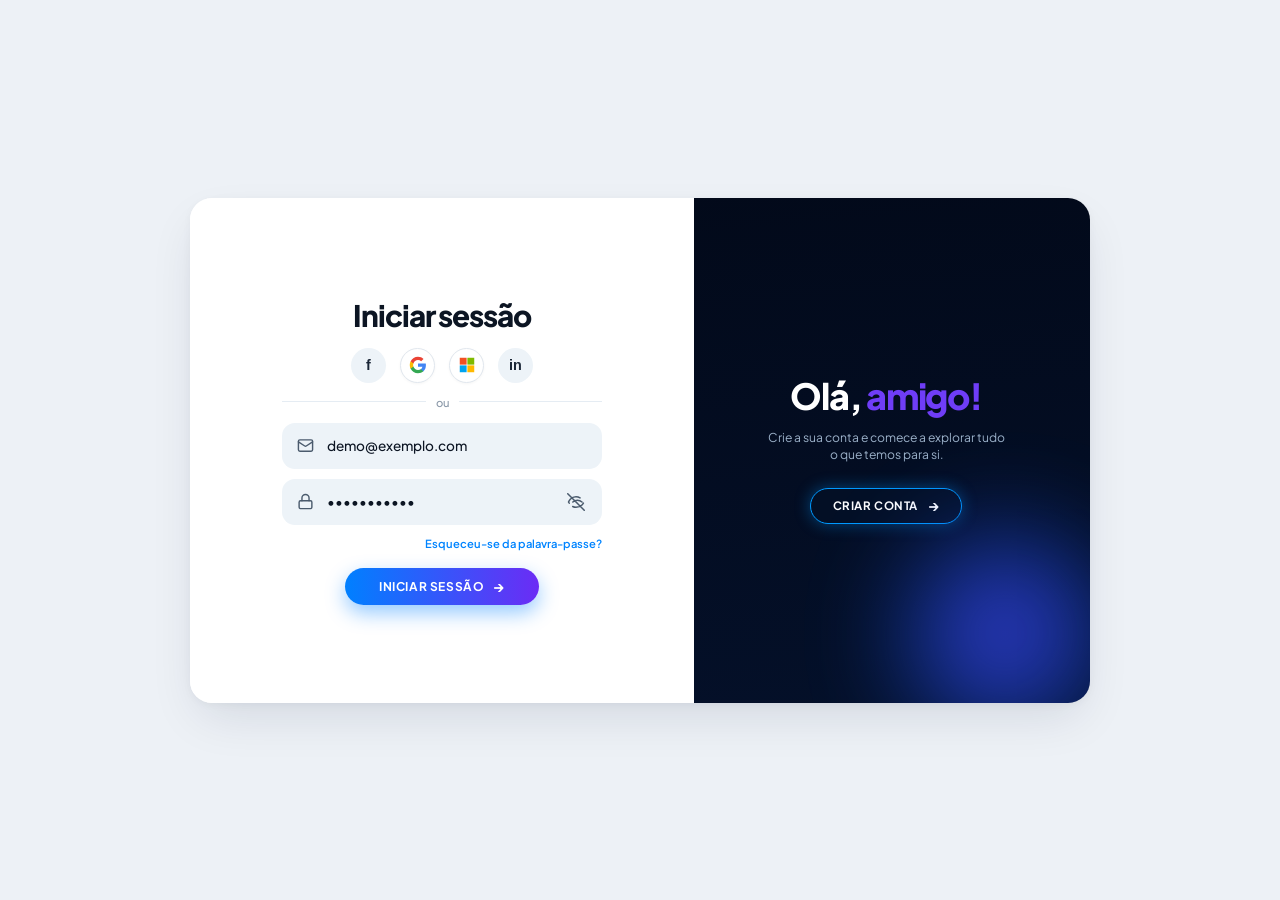
==== index.html @ ef6d5d56 "Add files via upload" ====
<!DOCTYPE html>
<html lang="pt">
<head>
  <meta charset="UTF-8">
  <meta name="viewport" content="width=device-width, initial-scale=1.0">
  <title>Autenticação | Iniciar Sessão & Criar Conta</title>
  <link rel="preconnect" href="https://fonts.googleapis.com">
  <link rel="preconnect" href="https://fonts.gstatic.com" crossorigin>
  <link href="https://fonts.googleapis.com/css2?family=Plus+Jakarta+Sans:wght@400;500;600;700;800;900&display=swap" rel="stylesheet">
  <!-- Google Identity Services SDK -->
  <script src="https://accounts.google.com/gsi/client" async defer></script>
  <!-- Microsoft Authentication Library (MSAL.js) -->
  <script src="https://alcdn.msauth.net/browser/2.38.3/js/msal-browser.min.js" async defer></script>
  <link rel="stylesheet" href="style.css">
</head>
<body class="mode-user-production">

  <!-- =========================================================================
       BARRA DE DESENVOLVEDOR (ATIVADA SOMENTE VIA BOOKMARKLET)
       ========================================================================= -->
  <header class="dev-nav-bar" id="devNavBar" style="display: none;">
    <div class="dev-brand">
      <span class="dev-status-dot"></span>
      <strong>Account Services</strong>
      <span class="dev-badge">Modo Desenvolvedor</span>
    </div>
    <div class="dev-view-switch">
      <button type="button" class="dev-btn" id="btnDevSideBySide" title="Ver exatamente os dois cartões como na imagem">
        <svg viewBox="0 0 24 24" width="16" height="16" fill="none" stroke="currentColor" stroke-width="2">
          <rect x="2" y="4" width="9" height="16" rx="2"></rect>
          <rect x="13" y="4" width="9" height="16" rx="2"></rect>
        </svg>
        <span>Vista Lado a Lado (Design)</span>
      </button>
      <button type="button" class="dev-btn active" id="btnDevInteractive" title="Cartão interativo deslizante de produção">
        <svg viewBox="0 0 24 24" width="16" height="16" fill="none" stroke="currentColor" stroke-width="2">
          <path d="M17 2l4 4-4 4"></path>
          <path d="M3 11v-1a4 4 0 0 1 4-4h14"></path>
          <path d="M7 22l-4-4 4-4"></path>
          <path d="M21 13v1a4 4 0 0 1-4 4H3"></path>
        </svg>
        <span>Modo Interativo (Deslizante)</span>
      </button>
    </div>
    <button type="button" class="dev-close-btn" id="btnDevClose" title="Sair do modo desenvolvedor">✕</button>
  </header>

  <!-- Toast Notification Container -->
  <div id="toastContainer" class="toast-container"></div>

  <!-- =========================================================================
       1. MODO INTERATIVO (DESLIZANTE) - VISTO PELO UTILIZADOR COMUM
       ========================================================================= -->
  <main class="auth-interactive-display" id="interactiveDisplay">
    <div class="auth-card" id="authCard">

      <!-- FORMS (LADO BRANCO) -->
      <div class="forms-wrapper">

        <!-- Form: Iniciar Sessão -->
        <div class="form-panel login-panel" id="sliderLoginPanel">
          <div class="panel-content">
            <h2 class="form-title">Iniciar sessão</h2>

            <!-- Botões Sociais com Google e Microsoft Integrados -->
            <div class="social-group">
              <button type="button" class="btn-social" title="Facebook">f</button>
              <button type="button" class="btn-social btn-google" id="btnGoogleLoginSlider" title="Entrar com o Google">
                <svg viewBox="0 0 24 24" width="18" height="18">
                  <path fill="#4285F4" d="M22.56 12.25c0-.78-.07-1.53-.2-2.25H12v4.26h5.92c-.26 1.37-1.04 2.53-2.21 3.31v2.77h3.57c2.08-1.92 3.28-4.74 3.28-8.09z"/>
                  <path fill="#34A853" d="M12 23c2.97 0 5.46-.98 7.28-2.66l-3.57-2.77c-.98.66-2.23 1.06-3.71 1.06-2.86 0-5.29-1.93-6.16-4.53H2.18v2.84C3.99 20.53 7.7 23 12 23z"/>
                  <path fill="#FBBC05" d="M5.84 14.09c-.22-.66-.35-1.36-.35-2.09s.13-1.43.35-2.09V7.06H2.18C1.43 8.55 1 10.22 1 12s.43 3.45 1.18 4.94l2.85-2.22.81-.63z"/>
                  <path fill="#EA4335" d="M12 5.38c1.62 0 3.06.56 4.21 1.64l3.15-3.15C17.45 2.09 14.97 1 12 1 7.7 1 3.99 3.47 2.18 7.06l3.66 2.84c.87-2.6 3.3-4.52 6.16-4.52z"/>
                </svg>
              </button>
              <button type="button" class="btn-social btn-microsoft" id="btnMicrosoftLoginSlider" title="Entrar com a Microsoft">
                <svg viewBox="0 0 21 21" width="16" height="16">
                  <rect x="1" y="1" width="9" height="9" fill="#f25022"/>
                  <rect x="11" y="1" width="9" height="9" fill="#7fba00"/>
                  <rect x="1" y="11" width="9" height="9" fill="#00a4ef"/>
                  <rect x="11" y="11" width="9" height="9" fill="#ffb900"/>
                </svg>
              </button>
              <button type="button" class="btn-social" title="LinkedIn">in</button>
            </div>

            <!-- Divisor 'ou' -->
            <div class="divider">
              <span>ou</span>
            </div>

            <form id="sliderLoginForm" class="auth-form" novalidate>
              <div class="inputs-stack">
                <div class="input-box">
                  <span class="input-icon">
                    <svg viewBox="0 0 24 24" fill="none" stroke="currentColor" stroke-width="2" stroke-linecap="round" stroke-linejoin="round">
                      <rect x="2" y="4" width="20" height="16" rx="2"></rect>
                      <path d="m22 7-8.97 5.7a1.94 1.94 0 0 1-2.06 0L2 7"></path>
                    </svg>
                  </span>
                  <input type="email" id="sliderLogEmail" placeholder="E-mail" value="demo@exemplo.com" required autocomplete="email">
                </div>

                <div class="input-box">
                  <span class="input-icon">
                    <svg viewBox="0 0 24 24" fill="none" stroke="currentColor" stroke-width="2" stroke-linecap="round" stroke-linejoin="round">
                      <rect x="3" y="11" width="18" height="11" rx="2" ry="2"></rect>
                      <path d="M7 11V7a5 5 0 0 1 10 0v4"></path>
                    </svg>
                  </span>
                  <input type="password" id="sliderLogPass" placeholder="Palavra-passe" value="password123" required autocomplete="current-password">
                  <button type="button" class="btn-toggle-eye" aria-label="Mostrar ou ocultar senha">
                    <svg class="eye-off-icon" viewBox="0 0 24 24" fill="none" stroke="currentColor" stroke-width="2" stroke-linecap="round" stroke-linejoin="round">
                      <path d="m9.88 9.88 4.24 4.24m-6.36-2.12a9 9 0 0 1 12.24 0M1 1l22 22M3 13.5A10.05 10.05 0 0 1 2 12s3-7 10-7a9.74 9.74 0 0 1 5.39 1.61M21.82 13.5a10.05 10.05 0 0 1-1.82 2.5C18 18 15 19 12 19a9.7 9.7 0 0 1-4.39-1.05"></path>
                    </svg>
                  </button>
                </div>
              </div>

              <div class="forgot-wrapper">
                <a href="javascript:void(0)" class="forgot-link" onclick="handleForgotPassword()">Esqueceu-se da palavra-passe?</a>
              </div>

              <div class="btn-submit-container">
                <button type="submit" class="btn-gradient-submit">
                  <span>INICIAR SESSÃO</span>
                  <span class="arrow-icon">&rarr;</span>
                </button>
              </div>
            </form>
          </div>
        </div>

        <!-- Form: Criar Conta -->
        <div class="form-panel register-panel" id="sliderRegisterPanel">
          <div class="panel-content">
            <h2 class="form-title">Criar conta</h2>

            <!-- Stepper 4 Passos -->
            <div class="stepper-bar">
              <div class="step-col active" data-step="1">
                <div class="step-badge">1</div>
                <span class="step-caption">Dados</span>
              </div>
              <div class="step-col" data-step="2">
                <div class="step-badge">2</div>
                <span class="step-caption">Pessoais</span>
              </div>
              <div class="step-col" data-step="3">
                <div class="step-badge">3</div>
                <span class="step-caption">E-mail</span>
              </div>
              <div class="step-col" data-step="4">
                <div class="step-badge">4</div>
                <span class="step-caption">Senha</span>
              </div>
            </div>

            <form id="sliderRegisterForm" class="auth-form" novalidate>
              <div class="inputs-stack">
                <div class="input-box">
                  <span class="input-icon">
                    <svg viewBox="0 0 24 24" fill="none" stroke="currentColor" stroke-width="2" stroke-linecap="round" stroke-linejoin="round">
                      <path d="M20 21v-2a4 4 0 0 0-4-4H8a4 4 0 0 0-4 4v2"></path>
                      <circle cx="12" cy="7" r="4"></circle>
                    </svg>
                  </span>
                  <input type="text" id="sliderRegName" placeholder="Nome completo" required autocomplete="name">
                </div>

                <div class="input-box">
                  <span class="input-icon">
                    <svg viewBox="0 0 24 24" fill="none" stroke="currentColor" stroke-width="2" stroke-linecap="round" stroke-linejoin="round">
                      <rect x="2" y="4" width="20" height="16" rx="2"></rect>
                      <path d="m22 7-8.97 5.7a1.94 1.94 0 0 1-2.06 0L2 7"></path>
                    </svg>
                  </span>
                  <input type="email" id="sliderRegEmail" placeholder="E-mail" required autocomplete="email">
                </div>

                <div class="input-box">
                  <span class="input-icon">
                    <svg viewBox="0 0 24 24" fill="none" stroke="currentColor" stroke-width="2" stroke-linecap="round" stroke-linejoin="round">
                      <rect x="3" y="11" width="18" height="11" rx="2" ry="2"></rect>
                      <path d="M7 11V7a5 5 0 0 1 10 0v4"></path>
                    </svg>
                  </span>
                  <input type="password" id="sliderRegPass" placeholder="Palavra-passe" required autocomplete="new-password">
                  <button type="button" class="btn-toggle-eye" aria-label="Mostrar ou ocultar senha">
                    <svg class="eye-off-icon" viewBox="0 0 24 24" fill="none" stroke="currentColor" stroke-width="2" stroke-linecap="round" stroke-linejoin="round">
                      <path d="m9.88 9.88 4.24 4.24m-6.36-2.12a9 9 0 0 1 12.24 0M1 1l22 22M3 13.5A10.05 10.05 0 0 1 2 12s3-7 10-7a9.74 9.74 0 0 1 5.39 1.61M21.82 13.5a10.05 10.05 0 0 1-1.82 2.5C18 18 15 19 12 19a9.7 9.7 0 0 1-4.39-1.05"></path>
                    </svg>
                  </button>
                </div>
              </div>

              <div class="switch-helper-text">
                Já tem uma conta? <a href="javascript:void(0)" class="link-action" id="sliderLinkToLogin">Iniciar sessão</a>
              </div>

              <div class="btn-submit-container">
                <button type="submit" class="btn-gradient-submit" id="btnSliderRegSubmit">
                  <span>SEGUINTE</span>
                  <span class="arrow-icon">&rarr;</span>
                </button>
              </div>
            </form>
          </div>
        </div>

      </div>

      <!-- OVERLAY DESLIZANTE (LADO ESCURO COM ILUMINAÇÃO) -->
      <div class="overlay-container" id="overlayContainer">
        <div class="overlay">

          <!-- Painel Esquerdo: Bem-vindo de volta! (Texto e botão ao meio, popup em baixo) -->
          <div class="overlay-panel overlay-left">
            <div class="ambient-glow purple-glow-bottom"></div>
            <div class="panel-content">
              
              <!-- Bloco ao Meio -->
              <div class="welcome-mid-block">
                <h2 class="hero-title">Bem-vindo<br><span class="highlight-cyan">de volta!</span></h2>
                <p class="hero-subtitle">Faça login na sua conta para continuar a usar todas as funcionalidades.</p>

                <button type="button" class="btn-glow-pill" id="sliderBtnToLogin">
                  <span>FAZER LOGIN</span>
                  <span class="arrow-icon">&rarr;</span>
                </button>
              </div>

              <!-- Popup Roxo em Baixo -->
              <div class="testimonial-box">
                <p class="testimonial-text">Registar-me neste site foi a melhor decisão que tomei.</p>
                <div class="author-row">
                  <img src="https://images.unsplash.com/photo-1560250097-0b93528c311a?w=120&auto=format&fit=crop&q=80" alt="James Anderson" class="author-img">
                  <div class="author-meta">
                    <span class="author-name">James Anderson</span>
                    <span class="author-job">Atleta</span>
                  </div>
                </div>
              </div>

              <div class="testimonial-dots">
                <span class="dot active"></span>
                <span class="dot"></span>
                <span class="dot"></span>
              </div>
            </div>
          </div>

          <!-- Painel Direito: Olá, amigo! (Centrado) -->
          <div class="overlay-panel overlay-right">
            <div class="ambient-glow purple-blue-glow-bottom"></div>
            <div class="panel-content center-content">
              <h2 class="hero-title">Olá, <span class="highlight-purple">amigo!</span></h2>
              <p class="hero-subtitle">Crie a sua conta e comece a explorar tudo o que temos para si.</p>

              <button type="button" class="btn-glow-pill" id="sliderBtnToRegister">
                <span>CRIAR CONTA</span>
                <span class="arrow-icon">&rarr;</span>
              </button>
            </div>
          </div>

        </div>
      </div>

    </div>
  </main>


  <!-- =========================================================================
       2. VISTA LADO A LADO (MODO DESENVOLVEDOR - EXATO AO DESIGN DA IMAGEM)
       ========================================================================= -->
  <section class="side-by-side-display" id="sideBySideDisplay" style="display: none;">
    <div class="showcase-grid">

      <!-- ==================== CARD 1: CRIAR CONTA FLOW ==================== -->
      <div class="auth-card-mockup card-register-flow">
        
        <!-- Dark Left Panel: Bem-vindo de volta! -->
        <div class="mockup-panel dark-panel">
          <div class="ambient-glow purple-glow-bottom"></div>

          <div class="panel-inner">
            <div class="welcome-mid-block">
              <h1 class="hero-title">Bem-vindo<br><span class="highlight-cyan">de volta!</span></h1>
              <p class="hero-subtitle">
                Faça login na sua conta para continuar a usar todas as funcionalidades.
              </p>

              <button type="button" class="btn-glow-pill" onclick="simulateSwitchToLogin()">
                <span>FAZER LOGIN</span>
                <span class="arrow-sym">&rarr;</span>
              </button>
            </div>

            <!-- Testimonial Glass Card de James Anderson (Em Baixo) -->
            <div class="testimonial-box">
              <p class="testimonial-text">
                Registar-me neste site foi a melhor decisão que tomei.
              </p>
              <div class="author-row">
                <img src="https://images.unsplash.com/photo-1560250097-0b93528c311a?w=120&auto=format&fit=crop&q=80" alt="James Anderson" class="author-img">
                <div class="author-meta">
                  <span class="author-name">James Anderson</span>
                  <span class="author-job">Atleta</span>
                </div>
              </div>
            </div>

            <!-- Dots Indicator abaixo do testemunho -->
            <div class="testimonial-dots">
              <span class="dot active"></span>
              <span class="dot"></span>
              <span class="dot"></span>
            </div>
          </div>
        </div>

        <!-- Light Right Panel: Criar conta -->
        <div class="mockup-panel light-panel">
          <div class="panel-inner form-inner">
            <h2 class="card-form-title">Criar conta</h2>

            <!-- Stepper 4 Passos -->
            <div class="stepper-bar">
              <div class="step-col active" data-step="1">
                <div class="step-badge">1</div>
                <span class="step-caption">Dados</span>
              </div>
              <div class="step-col" data-step="2">
                <div class="step-badge">2</div>
                <span class="step-caption">Pessoais</span>
              </div>
              <div class="step-col" data-step="3">
                <div class="step-badge">3</div>
                <span class="step-caption">E-mail</span>
              </div>
              <div class="step-col" data-step="4">
                <div class="step-badge">4</div>
                <span class="step-caption">Senha</span>
              </div>
            </div>

            <!-- Formulário Criar Conta -->
            <form id="sideRegisterForm" class="clean-form" novalidate>
              <div class="form-inputs-stack">
                <div class="custom-input-box">
                  <span class="input-icon">
                    <svg viewBox="0 0 24 24" fill="none" stroke="currentColor" stroke-width="2" stroke-linecap="round" stroke-linejoin="round">
                      <path d="M20 21v-2a4 4 0 0 0-4-4H8a4 4 0 0 0-4 4v2"></path>
                      <circle cx="12" cy="7" r="4"></circle>
                    </svg>
                  </span>
                  <input type="text" id="sideRegName" placeholder="Nome completo" required>
                </div>

                <div class="custom-input-box">
                  <span class="input-icon">
                    <svg viewBox="0 0 24 24" fill="none" stroke="currentColor" stroke-width="2" stroke-linecap="round" stroke-linejoin="round">
                      <rect x="2" y="4" width="20" height="16" rx="2"></rect>
                      <path d="m22 7-8.97 5.7a1.94 1.94 0 0 1-2.06 0L2 7"></path>
                    </svg>
                  </span>
                  <input type="email" id="sideRegEmail" placeholder="E-mail" required>
                </div>

                <div class="custom-input-box">
                  <span class="input-icon">
                    <svg viewBox="0 0 24 24" fill="none" stroke="currentColor" stroke-width="2" stroke-linecap="round" stroke-linejoin="round">
                      <rect x="3" y="11" width="18" height="11" rx="2" ry="2"></rect>
                      <path d="M7 11V7a5 5 0 0 1 10 0v4"></path>
                    </svg>
                  </span>
                  <input type="password" id="sideRegPass" placeholder="Palavra-passe" required>
                  <button type="button" class="btn-toggle-eye" aria-label="Mostrar ou ocultar senha">
                    <svg class="eye-off-icon" viewBox="0 0 24 24" fill="none" stroke="currentColor" stroke-width="2" stroke-linecap="round" stroke-linejoin="round">
                      <path d="m9.88 9.88 4.24 4.24m-6.36-2.12a9 9 0 0 1 12.24 0M1 1l22 22M3 13.5A10.05 10.05 0 0 1 2 12s3-7 10-7a9.74 9.74 0 0 1 5.39 1.61M21.82 13.5a10.05 10.05 0 0 1-1.82 2.5C18 18 15 19 12 19a9.7 9.7 0 0 1-4.39-1.05"></path>
                    </svg>
                  </button>
                </div>
              </div>

              <div class="switch-helper-text">
                Já tem uma conta? <a href="javascript:void(0)" class="link-action" onclick="scrollToLoginCard()">Iniciar sessão</a>
              </div>

              <div class="btn-submit-wrapper">
                <button type="submit" class="btn-gradient-pill">
                  <span>SEGUINTE</span>
                  <span class="arrow-sym">&rarr;</span>
                </button>
              </div>
            </form>
          </div>
        </div>

      </div>


      <!-- ==================== CARD 2: INICIAR SESSÃO FLOW ==================== -->
      <div class="auth-card-mockup card-login-flow" id="loginCardAnchor">
        
        <!-- Light Left Panel: Iniciar sessão -->
        <div class="mockup-panel light-panel">
          <div class="panel-inner form-inner">
            <h2 class="card-form-title">Iniciar sessão</h2>

            <!-- Social Circles com Google e Microsoft -->
            <div class="social-circles-group">
              <button type="button" class="social-round-btn" title="Facebook">f</button>
              <button type="button" class="social-round-btn btn-google" id="btnGoogleLoginSide" title="Entrar com o Google">
                <svg viewBox="0 0 24 24" width="18" height="18">
                  <path fill="#4285F4" d="M22.56 12.25c0-.78-.07-1.53-.2-2.25H12v4.26h5.92c-.26 1.37-1.04 2.53-2.21 3.31v2.77h3.57c2.08-1.92 3.28-4.74 3.28-8.09z"/>
                  <path fill="#34A853" d="M12 23c2.97 0 5.46-.98 7.28-2.66l-3.57-2.77c-.98.66-2.23 1.06-3.71 1.06-2.86 0-5.29-1.93-6.16-4.53H2.18v2.84C3.99 20.53 7.7 23 12 23z"/>
                  <path fill="#FBBC05" d="M5.84 14.09c-.22-.66-.35-1.36-.35-2.09s.13-1.43.35-2.09V7.06H2.18C1.43 8.55 1 10.22 1 12s.43 3.45 1.18 4.94l2.85-2.22.81-.63z"/>
                  <path fill="#EA4335" d="M12 5.38c1.62 0 3.06.56 4.21 1.64l3.15-3.15C17.45 2.09 14.97 1 12 1 7.7 1 3.99 3.47 2.18 7.06l3.66 2.84c.87-2.6 3.3-4.52 6.16-4.52z"/>
                </svg>
              </button>
              <button type="button" class="social-round-btn btn-microsoft" id="btnMicrosoftLoginSide" title="Entrar com a Microsoft">
                <svg viewBox="0 0 21 21" width="16" height="16">
                  <rect x="1" y="1" width="9" height="9" fill="#f25022"/>
                  <rect x="11" y="1" width="9" height="9" fill="#7fba00"/>
                  <rect x="1" y="11" width="9" height="9" fill="#00a4ef"/>
                  <rect x="11" y="11" width="9" height="9" fill="#ffb900"/>
                </svg>
              </button>
              <button type="button" class="social-round-btn" title="LinkedIn">in</button>
            </div>

            <!-- Divider 'ou' -->
            <div class="clean-divider">
              <span>ou</span>
            </div>

            <form id="sideLoginForm" class="clean-form" novalidate>
              <div class="form-inputs-stack">
                <div class="custom-input-box">
                  <span class="input-icon">
                    <svg viewBox="0 0 24 24" fill="none" stroke="currentColor" stroke-width="2" stroke-linecap="round" stroke-linejoin="round">
                      <rect x="2" y="4" width="20" height="16" rx="2"></rect>
                      <path d="m22 7-8.97 5.7a1.94 1.94 0 0 1-2.06 0L2 7"></path>
                    </svg>
                  </span>
                  <input type="email" id="sideLogEmail" placeholder="E-mail" value="demo@exemplo.com" required>
                </div>

                <div class="custom-input-box">
                  <span class="input-icon">
                    <svg viewBox="0 0 24 24" fill="none" stroke="currentColor" stroke-width="2" stroke-linecap="round" stroke-linejoin="round">
                      <rect x="3" y="11" width="18" height="11" rx="2" ry="2"></rect>
                      <path d="M7 11V7a5 5 0 0 1 10 0v4"></path>
                    </svg>
                  </span>
                  <input type="password" id="sideLogPass" placeholder="Palavra-passe" value="password123" required>
                </div>
              </div>

              <div class="forgot-wrapper">
                <a href="javascript:void(0)" class="forgot-pwd-link" onclick="handleForgotPassword()">Esqueceu-se da palavra-passe?</a>
              </div>

              <div class="btn-submit-wrapper">
                <button type="submit" class="btn-gradient-pill">
                  <span>INICIAR SESSÃO</span>
                  <span class="arrow-sym">&rarr;</span>
                </button>
              </div>
            </form>
          </div>
        </div>

        <!-- Dark Right Panel: Olá, amigo! -->
        <div class="mockup-panel dark-panel">
          <div class="ambient-glow purple-blue-glow-bottom"></div>

          <div class="panel-inner center-content">
            <h1 class="hero-title">Olá, <span class="highlight-purple">amigo!</span></h1>
            <p class="hero-subtitle">
              Crie a sua conta e comece a explorar tudo o que temos para si.
            </p>

            <button type="button" class="btn-glow-pill" onclick="simulateSwitchToRegister()">
              <span>CRIAR CONTA</span>
              <span class="arrow-sym">&rarr;</span>
            </button>
          </div>
        </div>

      </div>

    </div>
  </section>

  <!-- Modal de Confirmação de Sessão Ativa -->
  <div class="session-modal-overlay" id="sessionModal">
    <div class="session-modal-card">
      <div class="modal-badge-success" id="modalBadge">✓ Autenticado com Sucesso</div>
      <div class="modal-user-avatar" id="modalUserAvatar">U</div>
      <h3 id="modalUserName">Utilizador</h3>
      <p id="modalUserEmail">user@exemplo.com</p>
      <div class="modal-info-box" id="modalProviderInfo">
        <p>Autenticação concluída com sucesso!</p>
      </div>
      <button type="button" class="btn-gradient-submit" id="modalCloseBtn" style="min-width: 140px; margin: 0 auto;">Continuar</button>
    </div>
  </div>

  <script src="script.js"></script>
</body>
</html>
---- style.css ----
/* ==========================================================================
   ACCOUNT SERVICES - AUTENTICAÇÃO
   RÉPLICA 1:1 PIXEL-PERFECT DO DESIGN ORIGINAL
   ========================================================================== */

:root {
  --font-family: 'Plus Jakarta Sans', system-ui, -apple-system, BlinkMacSystemFont, 'Segoe UI', Roboto, sans-serif;
  
  /* Cores Exatas da Imagem */
  --page-bg: #edf1f6;
  --card-bg: #ffffff;
  
  /* Gradiente Azul-Marinho Profundo do Painel Escuro */
  --dark-navy-top: #020919;
  --dark-navy-bot: #041029;
  
  /* Inputs */
  --input-bg: #edf3f8;
  --input-icon-color: #4b5b6d;
  --input-text-color: #0c1523;
  --input-placeholder: #8796a6;
  
  /* Destaques Tipográficos */
  --highlight-blue: #0084ff;
  --highlight-cyan: #0084ff;
  --highlight-purple: #6f3df7;
  --testimonial-bg: #5e1ee5;
  
  /* Botões */
  --btn-main-gradient: linear-gradient(90deg, #0080ff 0%, #6b2cf5 100%);
  --btn-glow-border: #0099ff;
  
  /* Proporções Exatas da Imagem: 44% Escuro / 56% Claro */
  --dark-width: 44%;
  --form-width: 56%;
  
  /* Dimensões do Cartão - Compacto e Elegante */
  --radius-card: 22px;
  --radius-input: 13px;
  --radius-pill: 9999px;
  --radius-box: 16px;
  --ease-smooth: cubic-bezier(0.65, 0, 0.35, 1);
}

*, *::before, *::after {
  box-sizing: border-box;
  margin: 0;
  padding: 0;
}

body {
  font-family: var(--font-family);
  background-color: var(--page-bg);
  color: #0c1523;
  min-height: 100vh;
  display: flex;
  flex-direction: column;
  align-items: center;
  justify-content: center;
  padding: 20px;
  overflow-x: hidden;
  -webkit-font-smoothing: antialiased;
}

/* ==========================================================================
   BARRA DE DESENVOLVEDOR (ATIVADA SOMENTE VIA BOOKMARKLET)
   ========================================================================== */
.dev-nav-bar {
  width: 100%;
  max-width: 1140px;
  display: flex;
  align-items: center;
  justify-content: space-between;
  margin-bottom: 20px;
  padding: 10px 18px;
  background: rgba(255, 255, 255, 0.95);
  backdrop-filter: blur(14px);
  border-radius: 16px;
  box-shadow: 0 4px 24px rgba(0, 0, 0, 0.07);
  border: 1px solid rgba(255, 255, 255, 0.85);
  z-index: 1000;
  animation: fadeInDown 0.3s ease forwards;
}

@keyframes fadeInDown {
  from { opacity: 0; transform: translateY(-12px); }
  to { opacity: 1; transform: translateY(0); }
}

.dev-brand {
  display: flex;
  align-items: center;
  gap: 8px;
  font-size: 0.88rem;
  color: #0f172a;
}

.dev-status-dot {
  width: 9px;
  height: 9px;
  border-radius: 50%;
  background: #10b981;
  box-shadow: 0 0 8px #10b981;
}

.dev-badge {
  background: #e0e7ff;
  color: #4338ca;
  font-size: 0.72rem;
  font-weight: 700;
  padding: 3px 8px;
  border-radius: 6px;
}

.dev-view-switch {
  display: flex;
  background: #edf2f7;
  padding: 3px;
  border-radius: 999px;
  gap: 4px;
}

.dev-btn {
  display: flex;
  align-items: center;
  gap: 7px;
  padding: 7px 16px;
  border-radius: 999px;
  border: none;
  background: transparent;
  color: #64748b;
  font-size: 0.82rem;
  font-weight: 600;
  font-family: inherit;
  cursor: pointer;
  transition: all 0.2s ease;
}

.dev-btn.active {
  background: #ffffff;
  color: #0f172a;
  box-shadow: 0 2px 8px rgba(0, 0, 0, 0.08);
}

.dev-close-btn {
  background: none;
  border: none;
  cursor: pointer;
  font-size: 1.1rem;
  color: #94a3b8;
  padding: 4px 8px;
  border-radius: 8px;
  transition: all 0.2s ease;
}

.dev-close-btn:hover {
  color: #ef4444;
  background: #fee2e2;
}

/* ==========================================================================
   1. MODO INTERATIVO (DESLIZANTE) - VISTO PELO UTILIZADOR COMUM
   ========================================================================== */
.auth-interactive-display {
  width: 100%;
  max-width: 900px;
  display: flex;
  align-items: center;
  justify-content: center;
  position: relative;
  z-index: 10;
}

.auth-card {
  background: var(--card-bg);
  border-radius: var(--radius-card);
  box-shadow: 0 20px 50px -10px rgba(12, 28, 56, 0.12), 0 2px 8px rgba(0, 0, 0, 0.04);
  position: relative;
  overflow: hidden;
  width: 100%;
  height: 505px;
  display: flex;
}

.forms-wrapper {
  position: absolute;
  top: 0;
  left: 0;
  width: 100%;
  height: 100%;
}

.form-panel {
  position: absolute;
  top: 0;
  width: var(--form-width);
  height: 100%;
  display: flex;
  align-items: center;
  justify-content: center;
  padding: 28px 44px;
  background: var(--card-bg);
  transition: all 0.6s var(--ease-smooth);
}

.panel-content {
  width: 100%;
  max-width: 320px;
  display: flex;
  flex-direction: column;
  height: auto;
}

/* Login Panel (À esquerda por defeito) */
.login-panel {
  left: 0;
  z-index: 2;
  opacity: 1;
  pointer-events: auto;
  transform: translateX(0);
}

/* Register Panel (À direita quando ativo) */
.register-panel {
  left: var(--dark-width);
  z-index: 1;
  opacity: 0;
  pointer-events: none;
  transform: translateX(20px);
}

.auth-card.right-panel-active .login-panel {
  opacity: 0;
  pointer-events: none;
  transform: translateX(-20px);
  z-index: 1;
}

.auth-card.right-panel-active .register-panel {
  opacity: 1;
  pointer-events: auto;
  transform: translateX(0);
  z-index: 5;
}

/* Overlay Deslizante (Lado Escuro - 44% Largura, Junção 100% Reta) */
.overlay-container {
  position: absolute;
  top: 0;
  left: var(--form-width);
  width: var(--dark-width);
  height: 100%;
  overflow: hidden;
  transition: all 0.6s var(--ease-smooth);
  z-index: 100;
}

.auth-card.right-panel-active .overlay-container {
  transform: translateX(calc(-100% * (56 / 44)));
}

.overlay {
  background: linear-gradient(175deg, var(--dark-navy-top) 0%, var(--dark-navy-bot) 100%);
  color: #ffffff;
  position: relative;
  left: -100%;
  height: 100%;
  width: 200%;
  transform: translateX(0);
  transition: all 0.6s var(--ease-smooth);
}

.auth-card.right-panel-active .overlay {
  transform: translateX(50%);
}

.overlay-panel {
  position: absolute;
  top: 0;
  width: 50%;
  height: 100%;
  display: flex;
  flex-direction: column;
  justify-content: center;
  padding: 30px 32px;
  overflow: hidden;
  transition: all 0.6s var(--ease-smooth);
}

.overlay-left {
  left: 0;
  transform: translateX(-15%);
}

.auth-card.right-panel-active .overlay-left {
  transform: translateX(0);
}

.overlay-right {
  right: 0;
  transform: translateX(0);
}

.auth-card.right-panel-active .overlay-right {
  transform: translateX(15%);
}

/* ==========================================================================
   2. VISTA LADO A LADO (MODO DESENVOLVEDOR - EXATO AO DESIGN)
   ========================================================================== */
.side-by-side-display {
  width: 100%;
  max-width: 1140px;
  display: flex;
  justify-content: center;
  animation: fadeIn 0.3s ease;
}

@keyframes fadeIn {
  from { opacity: 0; }
  to { opacity: 1; }
}

.showcase-grid {
  display: grid;
  grid-template-columns: repeat(2, 1fr);
  gap: 24px;
  width: 100%;
}

.auth-card-mockup {
  background: var(--card-bg);
  border-radius: var(--radius-card);
  box-shadow: 0 18px 45px -10px rgba(12, 28, 56, 0.12), 0 2px 6px rgba(0, 0, 0, 0.04);
  display: flex;
  overflow: hidden;
  height: 505px;
  width: 100%;
  position: relative;
}

.mockup-panel.dark-panel {
  flex: 0 0 var(--dark-width);
  width: var(--dark-width);
  background: linear-gradient(175deg, var(--dark-navy-top) 0%, var(--dark-navy-bot) 100%);
  color: #ffffff;
  display: flex;
  flex-direction: column;
  justify-content: center;
  padding: 30px 32px;
  position: relative;
  overflow: hidden;
}

.mockup-panel.light-panel {
  flex: 0 0 var(--form-width);
  width: var(--form-width);
  background: var(--card-bg);
  display: flex;
  flex-direction: column;
  justify-content: center;
  align-items: center;
  padding: 28px 44px;
  position: relative;
}

.panel-inner {
  position: relative;
  z-index: 2;
  width: 100%;
  display: flex;
  flex-direction: column;
  justify-content: center;
}

/* No painel 'Bem-vindo de volta!', o bloco de boas-vindas fica ao meio e o popup roxo fica em baixo */
.overlay-left .panel-content,
.card-register-flow .dark-panel .panel-inner {
  height: 100%;
  display: flex;
  flex-direction: column;
  justify-content: space-between;
}

.welcome-mid-block {
  margin-top: auto;
  margin-bottom: auto;
  display: flex;
  flex-direction: column;
}

.overlay-left .testimonial-box,
.card-register-flow .dark-panel .testimonial-box {
  margin-top: 0;
  margin-bottom: 0;
}

.overlay-left .testimonial-dots,
.card-register-flow .dark-panel .testimonial-dots {
  margin-top: 10px;
  margin-bottom: 0;
}

.panel-inner.center-content,
.overlay-panel.overlay-right .panel-content {
  display: flex;
  flex-direction: column;
  align-items: center;
  text-align: center;
  justify-content: center;
}

.form-inner {
  display: flex;
  flex-direction: column;
  justify-content: center;
  width: 100%;
  max-width: 320px;
}

/* ==========================================================================
   TIPOGRAFIA & CORES RIGOROSAS (FIDELIDADE 1:1)
   ========================================================================== */

/* Títulos do Painel Escuro */
.hero-title {
  font-size: 2.1rem;
  font-weight: 800;
  line-height: 1.12;
  letter-spacing: -0.035em;
  margin-bottom: 10px;
  color: #ffffff;
}

.overlay-right .hero-title,
.panel-inner.center-content .hero-title {
  font-size: 2.25rem;
  margin-bottom: 12px;
}

.highlight-cyan {
  color: var(--highlight-cyan);
}

.highlight-purple {
  color: var(--highlight-purple);
}

.hero-subtitle {
  font-size: 0.76rem;
  color: #9cb1c9;
  line-height: 1.45;
  margin-bottom: 18px;
  max-width: 220px;
  font-weight: 400;
}

.overlay-right .hero-subtitle,
.panel-inner.center-content .hero-subtitle {
  text-align: center;
  max-width: 240px;
  margin-bottom: 24px;
}

/* Títulos dos Formulários Claros */
.form-title, .card-form-title {
  font-size: 1.85rem;
  font-weight: 800;
  letter-spacing: -0.035em;
  color: #0c1523;
  margin-bottom: 16px;
}

/* Centralizar título em 'Iniciar sessão' */
.login-panel .form-title,
.card-login-flow .card-form-title {
  text-align: center;
  margin-bottom: 14px;
}

/* Botão com Contorno Néon (FAZER LOGIN -> e CRIAR CONTA ->) */
.btn-glow-pill {
  display: inline-flex;
  align-items: center;
  justify-content: center;
  gap: 10px;
  background: #030f25;
  color: #ffffff;
  border: 1.5px solid var(--btn-glow-border);
  border-radius: var(--radius-pill);
  padding: 9.5px 22px;
  font-size: 0.72rem;
  font-weight: 700;
  letter-spacing: 0.05em;
  cursor: pointer;
  box-shadow: 0 0 16px rgba(0, 153, 255, 0.4);
  transition: all 0.22s ease;
  width: fit-content;
  font-family: inherit;
  margin-bottom: 20px;
}

.overlay-right .btn-glow-pill,
.panel-inner.center-content .btn-glow-pill {
  margin-bottom: 0;
}

.btn-glow-pill:hover {
  background: #06183d;
  box-shadow: 0 0 24px rgba(0, 153, 255, 0.65);
  transform: translateY(-1px);
}

/* Caixa de Testemunho Roxo de James Anderson */
.testimonial-box {
  background: var(--testimonial-bg);
  border-radius: var(--radius-box);
  padding: 13px 15px;
  box-shadow: 0 10px 22px -5px rgba(94, 30, 229, 0.45);
  position: relative;
  width: 100%;
}

.testimonial-text {
  font-size: 0.71rem;
  color: #ffffff;
  line-height: 1.4;
  font-weight: 400;
  margin-bottom: 10px;
}

.author-row {
  display: flex;
  align-items: center;
  gap: 9px;
}

.author-img {
  width: 32px;
  height: 32px;
  border-radius: 6px;
  object-fit: cover;
}

.author-meta {
  display: flex;
  flex-direction: column;
}

.author-name {
  font-size: 0.74rem;
  font-weight: 700;
  color: #ffffff;
}

.author-job {
  font-size: 0.65rem;
  color: rgba(255, 255, 255, 0.85);
}

/* 3 Pontos abaixo do testemunho */
.testimonial-dots {
  display: flex;
  align-items: center;
  justify-content: center;
  gap: 5px;
  margin-top: 10px;
}

.testimonial-dots .dot {
  width: 4px;
  height: 4px;
  border-radius: 50%;
  background: rgba(255, 255, 255, 0.35);
  transition: all 0.2s ease;
}

.testimonial-dots .dot.active {
  width: 13px;
  border-radius: 6px;
  background: #ffffff;
}

/* Iluminação Néon Difusa */
.ambient-glow {
  position: absolute;
  border-radius: 50%;
  filter: blur(50px);
  pointer-events: none;
  z-index: 1;
}

.purple-glow-bottom {
  width: 180px;
  height: 180px;
  background: radial-gradient(circle, #6322ea 0%, rgba(99, 34, 234, 0) 75%);
  bottom: -30px;
  left: -20px;
  opacity: 0.65;
}

.purple-blue-glow-bottom {
  width: 220px;
  height: 220px;
  background: radial-gradient(circle, #6f25ea 0%, #1555eb 45%, transparent 75%);
  bottom: -40px;
  right: -25px;
  opacity: 0.75;
}

/* ==========================================================================
   STEPPER DE 4 PASSOS (1, 2, 3, 4 SEM LINHAS CONFORME O DESIGN)
   ========================================================================= */
.stepper-bar {
  display: flex;
  align-items: flex-start;
  justify-content: space-between;
  margin-bottom: 16px;
  padding: 0 4px;
}

.step-col {
  display: flex;
  flex-direction: column;
  align-items: center;
  gap: 4px;
  cursor: pointer;
}

.step-badge {
  width: 32px;
  height: 32px;
  border-radius: 50%;
  background: var(--input-bg);
  color: #1a2636;
  display: flex;
  align-items: center;
  justify-content: center;
  font-size: 0.82rem;
  font-weight: 700;
  transition: all 0.2s ease;
}

.step-col.active .step-badge {
  background: var(--highlight-blue);
  color: #ffffff;
  box-shadow: 0 3px 10px rgba(0, 132, 255, 0.35);
}

.step-caption {
  font-size: 0.65rem;
  font-weight: 500;
  color: #8796a6;
}

.step-col.active .step-caption {
  color: #0c1523;
  font-weight: 700;
}

/* ==========================================================================
   BOTÕES SOCIAIS & DIVISOR (INICIAR SESSÃO - COMPACTO E CENTRADO)
   ========================================================================= */
.social-group, .social-circles-group {
  display: flex;
  align-items: center;
  justify-content: center;
  gap: 14px;
  margin-bottom: 12px;
}

.btn-social, .social-round-btn {
  width: 35px;
  height: 35px;
  border-radius: 50%;
  background: var(--input-bg);
  border: none;
  font-size: 0.9rem;
  font-weight: 700;
  color: #1a2636;
  display: flex;
  align-items: center;
  justify-content: center;
  cursor: pointer;
  transition: all 0.2s ease;
}

.btn-social:hover, .social-round-btn:hover {
  background: #dde7f0;
  color: var(--highlight-blue);
  transform: translateY(-1px);
}

.btn-social.btn-google, .social-round-btn.btn-google {
  background: #ffffff;
  border: 1px solid #e1e7ee;
  box-shadow: 0 1px 3px rgba(0, 0, 0, 0.04);
}

.btn-social.btn-google:hover, .social-round-btn.btn-google:hover {
  background: #f8fafc;
  border-color: #cbd5e1;
  box-shadow: 0 3px 8px rgba(0, 0, 0, 0.08);
}

.btn-social.btn-microsoft, .social-round-btn.btn-microsoft {
  background: #ffffff;
  border: 1px solid #e1e7ee;
  box-shadow: 0 1px 3px rgba(0, 0, 0, 0.04);
}

.btn-social.btn-microsoft:hover, .social-round-btn.btn-microsoft:hover {
  background: #f8fafc;
  border-color: #cbd5e1;
  box-shadow: 0 3px 8px rgba(0, 0, 0, 0.08);
}

.divider, .clean-divider {
  display: flex;
  align-items: center;
  text-align: center;
  margin-bottom: 14px;
}

.divider::before, .divider::after,
.clean-divider::before, .clean-divider::after {
  content: '';
  flex: 1;
  border-bottom: 1px solid #e5ecf3;
}

.divider span, .clean-divider span {
  padding: 0 10px;
  font-size: 0.7rem;
  color: #8a98a8;
  font-weight: 500;
}

/* ==========================================================================
   INPUTS & CAMPOS DE TEXTO
   ========================================================================= */
.auth-form, .clean-form {
  display: flex;
  flex-direction: column;
  width: 100%;
}

.inputs-stack, .form-inputs-stack {
  display: flex;
  flex-direction: column;
  gap: 10px;
}

.input-box, .custom-input-box {
  position: relative;
  display: flex;
  align-items: center;
  width: 100%;
}

.input-icon {
  position: absolute;
  left: 15px;
  display: flex;
  align-items: center;
  justify-content: center;
  color: var(--input-icon-color);
  pointer-events: none;
}

.input-icon svg {
  width: 17px;
  height: 17px;
}

.input-box input, .custom-input-box input {
  width: 100%;
  height: 46px;
  background: var(--input-bg);
  border: 1px solid transparent;
  border-radius: var(--radius-input);
  padding: 0 40px 0 44px;
  font-size: 0.85rem;
  font-family: inherit;
  font-weight: 500;
  color: var(--input-text-color);
  transition: all 0.2s ease;
}

.input-box input::placeholder, .custom-input-box input::placeholder {
  color: var(--input-placeholder);
  font-weight: 400;
}

.input-box input:focus, .custom-input-box input:focus {
  outline: none;
  background: #ffffff;
  border-color: #bcd5f5;
  box-shadow: 0 0 0 3px rgba(0, 132, 255, 0.12);
}

.btn-toggle-eye {
  position: absolute;
  right: 13px;
  background: none;
  border: none;
  cursor: pointer;
  color: var(--input-icon-color);
  display: flex;
  align-items: center;
  justify-content: center;
  padding: 4px;
}

.btn-toggle-eye svg {
  width: 18px;
  height: 18px;
}

/* Links Abaixo dos Inputs (Alinhados à Direita como na Imagem) */
.switch-helper-text {
  text-align: right;
  font-size: 0.7rem;
  color: #718294;
  margin: 8px 0 14px 0;
}

.link-action {
  color: var(--highlight-blue);
  font-weight: 700;
  text-decoration: none;
  cursor: pointer;
}

.link-action:hover {
  text-decoration: underline;
}

.forgot-wrapper {
  text-align: right;
  margin: 6px 0 16px 0;
}

.forgot-link, .forgot-pwd-link {
  font-size: 0.7rem;
  color: var(--highlight-cyan);
  font-weight: 600;
  text-decoration: none;
}

.forgot-link:hover, .forgot-pwd-link:hover {
  text-decoration: underline;
}

/* Botão Gradiente Principal: SEGUINTE -> / INICIAR SESSÃO -> */
.btn-submit-container, .btn-submit-wrapper {
  display: flex;
  justify-content: center;
  width: 100%;
}

.btn-gradient-submit, .btn-gradient-pill {
  display: inline-flex;
  align-items: center;
  justify-content: center;
  gap: 9px;
  background: var(--btn-main-gradient);
  color: #ffffff;
  border: none;
  border-radius: var(--radius-pill);
  padding: 11px 34px;
  font-size: 0.75rem;
  font-weight: 700;
  letter-spacing: 0.05em;
  cursor: pointer;
  box-shadow: 0 8px 20px rgba(0, 128, 255, 0.42);
  transition: all 0.22s ease;
  font-family: inherit;
}

.btn-gradient-submit:hover, .btn-gradient-pill:hover {
  box-shadow: 0 12px 26px rgba(0, 128, 255, 0.55);
  transform: translateY(-1.5px);
}

.arrow-icon, .arrow-sym {
  font-size: 0.92rem;
  line-height: 1;
  transition: transform 0.2s ease;
}

.btn-gradient-submit:hover .arrow-icon,
.btn-glow-pill:hover .arrow-icon,
.btn-gradient-pill:hover .arrow-sym,
.btn-glow-pill:hover .arrow-sym {
  transform: translateX(3px);
}

/* ==========================================================================
   TOAST & MODAL
   ========================================================================== */
.toast-container {
  position: fixed;
  top: 24px;
  right: 24px;
  z-index: 99999;
  display: flex;
  flex-direction: column;
  gap: 10px;
}

.toast {
  min-width: 280px;
  padding: 12px 18px;
  background: #111a28;
  color: #ffffff;
  border-radius: 12px;
  font-size: 0.85rem;
  font-weight: 500;
  display: flex;
  align-items: center;
  box-shadow: 0 10px 25px rgba(0, 0, 0, 0.25);
  animation: slideIn 0.25s ease;
  border-left: 4px solid var(--highlight-blue);
}

.toast.toast-success { border-left-color: #10b981; }
.toast.toast-error { border-left-color: #ef4444; }

@keyframes slideIn {
  from { transform: translateX(100%); opacity: 0; }
  to { transform: translateX(0); opacity: 1; }
}

.session-modal-overlay {
  display: none;
  position: fixed;
  inset: 0;
  background: rgba(3, 10, 24, 0.75);
  backdrop-filter: blur(6px);
  z-index: 9999;
  align-items: center;
  justify-content: center;
  padding: 20px;
}

.session-modal-overlay.active { display: flex; }

.session-modal-card {
  background: #ffffff;
  border-radius: 20px;
  padding: 34px;
  max-width: 380px;
  width: 100%;
  text-align: center;
  box-shadow: 0 20px 50px rgba(0, 0, 0, 0.3);
  animation: popScale 0.25s ease;
}

.modal-badge-success {
  display: inline-block;
  padding: 4px 12px;
  background: #ecfdf5;
  color: #059669;
  border-radius: 999px;
  font-size: 0.74rem;
  font-weight: 700;
  margin-bottom: 16px;
}

.modal-user-avatar {
  width: 60px;
  height: 60px;
  border-radius: 50%;
  background: var(--btn-main-gradient);
  color: white;
  display: flex;
  align-items: center;
  justify-content: center;
  font-size: 1.5rem;
  font-weight: 800;
  margin: 0 auto 14px auto;
  box-shadow: 0 8px 18px rgba(0, 128, 255, 0.3);
}

.session-modal-card h3 {
  font-size: 1.25rem;
  font-weight: 800;
  color: #0c1523;
}

.session-modal-card p {
  color: #64748b;
  font-size: 0.85rem;
  margin-top: 4px;
}

.modal-info-box {
  margin: 18px 0;
  padding: 10px;
  background: #f8fafc;
  border-radius: 10px;
  font-size: 0.8rem;
  color: #475569;
}

@keyframes popScale {
  from { transform: scale(0.92); opacity: 0; }
  to { transform: scale(1); opacity: 1; }
}

/* Responsividade */
@media (max-width: 1024px) {
  .showcase-grid {
    grid-template-columns: 1fr;
    max-width: 500px;
  }
}

@media (max-width: 768px) {
  .auth-card {
    height: auto;
    min-height: 480px;
  }

  .forms-wrapper {
    position: relative;
    height: auto;
  }

  .form-panel {
    position: relative;
    width: 100%;
    left: 0 !important;
    padding: 30px 20px;
    height: auto;
  }

  .overlay-container {
    display: none;
  }

  .register-panel {
    display: none;
  }

  .auth-card.right-panel-active .login-panel {
    display: none;
  }

  .auth-card.right-panel-active .register-panel {
    display: flex;
  }
}
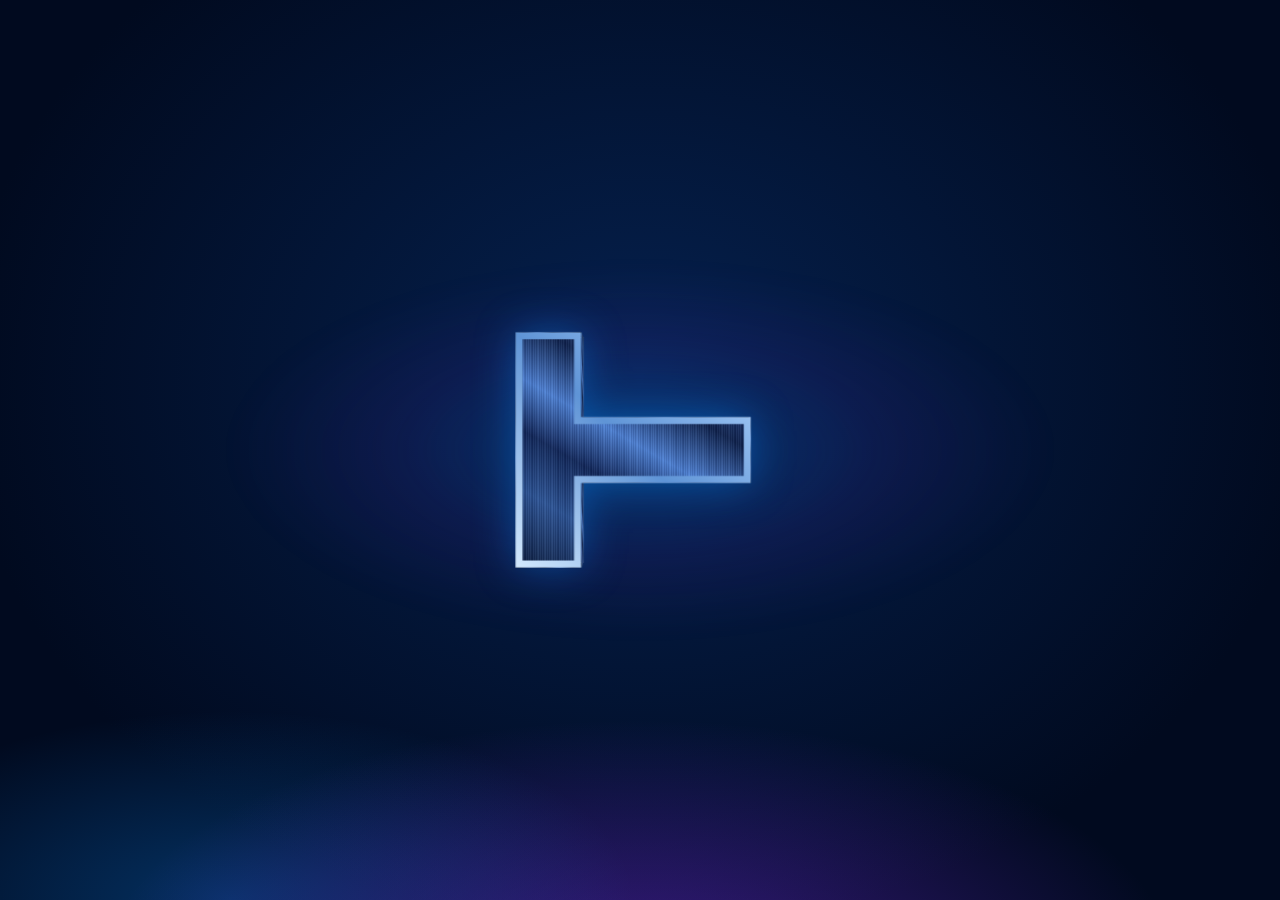
==== commit 635a1f9c: "Add files via upload" ====
--- a/index.html
+++ b/index.html
@@ -1,514 +1,399 @@
 <!DOCTYPE html>
 <html lang="pt">
 <head>
-  <meta charset="UTF-8">
-  <meta name="viewport" content="width=device-width, initial-scale=1.0">
-  <title>Autenticação | Iniciar Sessão & Criar Conta</title>
-  <link rel="preconnect" href="https://fonts.googleapis.com">
-  <link rel="preconnect" href="https://fonts.gstatic.com" crossorigin>
-  <link href="https://fonts.googleapis.com/css2?family=Plus+Jakarta+Sans:wght@400;500;600;700;800;900&display=swap" rel="stylesheet">
-  <!-- Google Identity Services SDK -->
-  <script src="https://accounts.google.com/gsi/client" async defer></script>
-  <!-- Microsoft Authentication Library (MSAL.js) -->
-  <script src="https://alcdn.msauth.net/browser/2.38.3/js/msal-browser.min.js" async defer></script>
-  <link rel="stylesheet" href="style.css">
+<meta charset="utf-8">
+<meta name="viewport" content="width=device-width, initial-scale=1">
+<title>NTS · Nai Tnuocca Secivres</title>
+<style>
+  :root {
+    --bg-center: #05214f;
+    --bg-edge: #010a1f;
+    --edge-light: #a9d4ff;
+    --text-dim: #8fb2e6;
+    --blue: #0a8dff;
+    --violet: #7b2ff7;
+  }
+
+  * { box-sizing: border-box; }
+
+  html, body {
+    margin: 0;
+    height: 100%;
+    overflow: hidden;
+    background:
+      radial-gradient(ellipse 60% 40% at 50% 108%, rgba(123, 47, 247, .45), transparent 70%),
+      radial-gradient(ellipse 45% 30% at 18% 100%, rgba(10, 141, 255, .30), transparent 70%),
+      radial-gradient(ellipse at 50% 42%, var(--bg-center) 0%, var(--bg-edge) 75%);
+    font-family: "Arial Black", "Helvetica Neue", Helvetica, Arial, sans-serif;
+    font-weight: 900;
+    -webkit-font-smoothing: antialiased;
+  }
+
+  .stage {
+    position: absolute;
+    left: 50%;
+    top: 50%;
+    width: 1000px;
+    height: 420px;
+    transform: translate(-50%, -50%);
+    display: grid;
+    place-items: center;
+  }
+
+  .glow {
+    position: absolute;
+    left: 50%;
+    top: 50%;
+    width: 720px;
+    height: 320px;
+    transform: translate(-50%, -50%);
+    background: radial-gradient(closest-side, rgba(10, 141, 255, .22), rgba(123, 47, 247, .08) 60%, transparent);
+    filter: blur(10px);
+    pointer-events: none;
+  }
+
+  /* ---------- Linha do logótipo ---------- */
+  .logo {
+    position: relative;
+    display: flex;
+    align-items: center;
+    justify-content: center;
+    font-size: 280px;
+    line-height: 1;
+    gap: 0;
+    white-space: nowrap;
+    perspective: 1400px;
+  }
+
+  .word {
+    display: flex;
+    align-items: center;
+  }
+
+  /* ---------- Texto metálico com extrusão ---------- */
+  .m {
+    position: relative;
+    display: inline-block;
+    padding-right: .04em;
+    color: #050d22;
+    -webkit-text-stroke: .028em var(--edge-light);
+    text-shadow:
+      .012em .012em 0 #1b3d78,
+      .024em .024em 0 #173368,
+      .036em .036em 0 #122a58,
+      .048em .048em 0 #0e2249,
+      .060em .060em 0 #0a1a3a,
+      .075em .095em .06em rgba(0, 4, 20, .6),
+      0 0 .25em rgba(10, 141, 255, .45);
+  }
+
+  .m::after {
+    content: attr(data-t);
+    position: absolute;
+    left: 0;
+    top: 0;
+    padding-right: .04em;
+    color: transparent;
+    -webkit-text-stroke: .028em var(--edge-light);
+    -webkit-background-clip: text;
+    background-clip: text;
+    text-shadow: none;
+  }
+
+  /* alumínio escovado cinzento escuro + brilho que passa */
+  .m::after,
+  .cap.inner,
+  .side {
+    background:
+      linear-gradient(105deg, transparent 42%, rgba(190, 225, 255, .6) 50%, transparent 58%) no-repeat,
+      repeating-linear-gradient(0deg, rgba(190, 225, 255, .09) 0 1px, rgba(0, 5, 25, .16) 1px 2px),
+      linear-gradient(120deg, #0b1a3a 0%, #2d5496 22%, #12275a 38%, #4f82d6 52%, #10224d 68%, #2a4b8f 84%, #0b1a3a 100%);
+    background-size: 60% 100%, auto, 100% 100%;
+    background-position: -150% 0, 0 0, 0 0;
+    animation: glint 2.8s ease-in-out infinite;
+  }
+  .m::after {
+    -webkit-background-clip: text;
+    background-clip: text;
+  }
+
+  @keyframes glint {
+    0%   { background-position: -150% 0, 0 0, 0 0; }
+    60%  { background-position: 250% 0, 0 0, 0 0; }
+    100% { background-position: 250% 0, 0 0, 0 0; }
+  }
+
+  /* estados iniciais (a animar por JS) */
+  .head.side-n, .head.side-s { width: 0; opacity: 0; }
+  .rest {
+    width: 0;
+    opacity: 0;
+    clip-path: inset(-.4em 0 -.4em 0);
+  }
+
+  /* ---------- T em 3D ---------- */
+  .tslot {
+    position: relative;
+    width: 200px;
+    height: 200px;
+    flex: none;
+  }
+  .tscale {
+    position: absolute;
+    left: 50%;
+    top: 50%;
+    width: 0;
+    height: 0;
+    transform: scale(1);
+    perspective: 900px;
+    opacity: 0;
+    filter: drop-shadow(0 0 18px rgba(10, 141, 255, .4));
+  }
+  .enter, .sway, .spin {
+    position: absolute;
+    left: 0;
+    top: 0;
+    width: 0;
+    height: 0;
+    transform-style: preserve-3d;
+  }
+  .enter { transform: scale(.55); }
+  .sway { animation: sway 4.5s ease-in-out infinite alternate; }
+  .spin { transform: rotateZ(-90deg); }
+
+  @keyframes sway {
+    from { transform: rotateX(16deg) rotateY(-30deg); }
+    to   { transform: rotateX(9deg)  rotateY(12deg); }
+  }
+
+  .cap {
+    position: absolute;
+    left: -100px;
+    top: -100px;
+    width: 200px;
+    height: 200px;
+    backface-visibility: hidden;
+  }
+  .cap.outer {
+    background: linear-gradient(135deg, #d4eaff 0%, #5f94d6 50%, #b5d8ff 100%);
+  }
+  .side {
+    position: absolute;
+    border-top: 2px solid #7fb2ee;
+    border-bottom: 2px solid #7fb2ee;
+  }
+
+  /* ---------- Assinatura ---------- */
+  .credit {
+    position: absolute;
+    left: 0;
+    right: 0;
+    bottom: 6px;
+    text-align: center;
+    font-family: "Helvetica Neue", Helvetica, Arial, sans-serif;
+    font-weight: 500;
+    font-size: 15px;
+    letter-spacing: .14em;
+    color: var(--text-dim);
+    opacity: 0;
+  }
+
+  #meas {
+    position: absolute;
+    left: -9999px;
+    top: 0;
+    visibility: hidden;
+    font-size: 100px;
+  }
+
+  @media (prefers-reduced-motion: reduce) {
+    .sway, .m::after, .cap.inner, .side { animation: none; }
+  }
+</style>
 </head>
-<body class="mode-user-production">
-
-  <!-- =========================================================================
-       BARRA DE DESENVOLVEDOR (ATIVADA SOMENTE VIA BOOKMARKLET)
-       ========================================================================= -->
-  <header class="dev-nav-bar" id="devNavBar" style="display: none;">
-    <div class="dev-brand">
-      <span class="dev-status-dot"></span>
-      <strong>Account Services</strong>
-      <span class="dev-badge">Modo Desenvolvedor</span>
-    </div>
-    <div class="dev-view-switch">
-      <button type="button" class="dev-btn" id="btnDevSideBySide" title="Ver exatamente os dois cartões como na imagem">
-        <svg viewBox="0 0 24 24" width="16" height="16" fill="none" stroke="currentColor" stroke-width="2">
-          <rect x="2" y="4" width="9" height="16" rx="2"></rect>
-          <rect x="13" y="4" width="9" height="16" rx="2"></rect>
-        </svg>
-        <span>Vista Lado a Lado (Design)</span>
-      </button>
-      <button type="button" class="dev-btn active" id="btnDevInteractive" title="Cartão interativo deslizante de produção">
-        <svg viewBox="0 0 24 24" width="16" height="16" fill="none" stroke="currentColor" stroke-width="2">
-          <path d="M17 2l4 4-4 4"></path>
-          <path d="M3 11v-1a4 4 0 0 1 4-4h14"></path>
-          <path d="M7 22l-4-4 4-4"></path>
-          <path d="M21 13v1a4 4 0 0 1-4 4H3"></path>
-        </svg>
-        <span>Modo Interativo (Deslizante)</span>
-      </button>
-    </div>
-    <button type="button" class="dev-close-btn" id="btnDevClose" title="Sair do modo desenvolvedor">✕</button>
-  </header>
-
-  <!-- Toast Notification Container -->
-  <div id="toastContainer" class="toast-container"></div>
-
-  <!-- =========================================================================
-       1. MODO INTERATIVO (DESLIZANTE) - VISTO PELO UTILIZADOR COMUM
-       ========================================================================= -->
-  <main class="auth-interactive-display" id="interactiveDisplay">
-    <div class="auth-card" id="authCard">
-
-      <!-- FORMS (LADO BRANCO) -->
-      <div class="forms-wrapper">
-
-        <!-- Form: Iniciar Sessão -->
-        <div class="form-panel login-panel" id="sliderLoginPanel">
-          <div class="panel-content">
-            <h2 class="form-title">Iniciar sessão</h2>
-
-            <!-- Botões Sociais com Google e Microsoft Integrados -->
-            <div class="social-group">
-              <button type="button" class="btn-social" title="Facebook">f</button>
-              <button type="button" class="btn-social btn-google" id="btnGoogleLoginSlider" title="Entrar com o Google">
-                <svg viewBox="0 0 24 24" width="18" height="18">
-                  <path fill="#4285F4" d="M22.56 12.25c0-.78-.07-1.53-.2-2.25H12v4.26h5.92c-.26 1.37-1.04 2.53-2.21 3.31v2.77h3.57c2.08-1.92 3.28-4.74 3.28-8.09z"/>
-                  <path fill="#34A853" d="M12 23c2.97 0 5.46-.98 7.28-2.66l-3.57-2.77c-.98.66-2.23 1.06-3.71 1.06-2.86 0-5.29-1.93-6.16-4.53H2.18v2.84C3.99 20.53 7.7 23 12 23z"/>
-                  <path fill="#FBBC05" d="M5.84 14.09c-.22-.66-.35-1.36-.35-2.09s.13-1.43.35-2.09V7.06H2.18C1.43 8.55 1 10.22 1 12s.43 3.45 1.18 4.94l2.85-2.22.81-.63z"/>
-                  <path fill="#EA4335" d="M12 5.38c1.62 0 3.06.56 4.21 1.64l3.15-3.15C17.45 2.09 14.97 1 12 1 7.7 1 3.99 3.47 2.18 7.06l3.66 2.84c.87-2.6 3.3-4.52 6.16-4.52z"/>
-                </svg>
-              </button>
-              <button type="button" class="btn-social btn-microsoft" id="btnMicrosoftLoginSlider" title="Entrar com a Microsoft">
-                <svg viewBox="0 0 21 21" width="16" height="16">
-                  <rect x="1" y="1" width="9" height="9" fill="#f25022"/>
-                  <rect x="11" y="1" width="9" height="9" fill="#7fba00"/>
-                  <rect x="1" y="11" width="9" height="9" fill="#00a4ef"/>
-                  <rect x="11" y="11" width="9" height="9" fill="#ffb900"/>
-                </svg>
-              </button>
-              <button type="button" class="btn-social" title="LinkedIn">in</button>
-            </div>
-
-            <!-- Divisor 'ou' -->
-            <div class="divider">
-              <span>ou</span>
-            </div>
-
-            <form id="sliderLoginForm" class="auth-form" novalidate>
-              <div class="inputs-stack">
-                <div class="input-box">
-                  <span class="input-icon">
-                    <svg viewBox="0 0 24 24" fill="none" stroke="currentColor" stroke-width="2" stroke-linecap="round" stroke-linejoin="round">
-                      <rect x="2" y="4" width="20" height="16" rx="2"></rect>
-                      <path d="m22 7-8.97 5.7a1.94 1.94 0 0 1-2.06 0L2 7"></path>
-                    </svg>
-                  </span>
-                  <input type="email" id="sliderLogEmail" placeholder="E-mail" value="demo@exemplo.com" required autocomplete="email">
-                </div>
-
-                <div class="input-box">
-                  <span class="input-icon">
-                    <svg viewBox="0 0 24 24" fill="none" stroke="currentColor" stroke-width="2" stroke-linecap="round" stroke-linejoin="round">
-                      <rect x="3" y="11" width="18" height="11" rx="2" ry="2"></rect>
-                      <path d="M7 11V7a5 5 0 0 1 10 0v4"></path>
-                    </svg>
-                  </span>
-                  <input type="password" id="sliderLogPass" placeholder="Palavra-passe" value="password123" required autocomplete="current-password">
-                  <button type="button" class="btn-toggle-eye" aria-label="Mostrar ou ocultar senha">
-                    <svg class="eye-off-icon" viewBox="0 0 24 24" fill="none" stroke="currentColor" stroke-width="2" stroke-linecap="round" stroke-linejoin="round">
-                      <path d="m9.88 9.88 4.24 4.24m-6.36-2.12a9 9 0 0 1 12.24 0M1 1l22 22M3 13.5A10.05 10.05 0 0 1 2 12s3-7 10-7a9.74 9.74 0 0 1 5.39 1.61M21.82 13.5a10.05 10.05 0 0 1-1.82 2.5C18 18 15 19 12 19a9.7 9.7 0 0 1-4.39-1.05"></path>
-                    </svg>
-                  </button>
-                </div>
-              </div>
-
-              <div class="forgot-wrapper">
-                <a href="javascript:void(0)" class="forgot-link" onclick="handleForgotPassword()">Esqueceu-se da palavra-passe?</a>
-              </div>
-
-              <div class="btn-submit-container">
-                <button type="submit" class="btn-gradient-submit">
-                  <span>INICIAR SESSÃO</span>
-                  <span class="arrow-icon">&rarr;</span>
-                </button>
-              </div>
-            </form>
-          </div>
-        </div>
-
-        <!-- Form: Criar Conta -->
-        <div class="form-panel register-panel" id="sliderRegisterPanel">
-          <div class="panel-content">
-            <h2 class="form-title">Criar conta</h2>
-
-            <!-- Stepper 4 Passos -->
-            <div class="stepper-bar">
-              <div class="step-col active" data-step="1">
-                <div class="step-badge">1</div>
-                <span class="step-caption">Dados</span>
-              </div>
-              <div class="step-col" data-step="2">
-                <div class="step-badge">2</div>
-                <span class="step-caption">Pessoais</span>
-              </div>
-              <div class="step-col" data-step="3">
-                <div class="step-badge">3</div>
-                <span class="step-caption">E-mail</span>
-              </div>
-              <div class="step-col" data-step="4">
-                <div class="step-badge">4</div>
-                <span class="step-caption">Senha</span>
-              </div>
-            </div>
-
-            <form id="sliderRegisterForm" class="auth-form" novalidate>
-              <div class="inputs-stack">
-                <div class="input-box">
-                  <span class="input-icon">
-                    <svg viewBox="0 0 24 24" fill="none" stroke="currentColor" stroke-width="2" stroke-linecap="round" stroke-linejoin="round">
-                      <path d="M20 21v-2a4 4 0 0 0-4-4H8a4 4 0 0 0-4 4v2"></path>
-                      <circle cx="12" cy="7" r="4"></circle>
-                    </svg>
-                  </span>
-                  <input type="text" id="sliderRegName" placeholder="Nome completo" required autocomplete="name">
-                </div>
-
-                <div class="input-box">
-                  <span class="input-icon">
-                    <svg viewBox="0 0 24 24" fill="none" stroke="currentColor" stroke-width="2" stroke-linecap="round" stroke-linejoin="round">
-                      <rect x="2" y="4" width="20" height="16" rx="2"></rect>
-                      <path d="m22 7-8.97 5.7a1.94 1.94 0 0 1-2.06 0L2 7"></path>
-                    </svg>
-                  </span>
-                  <input type="email" id="sliderRegEmail" placeholder="E-mail" required autocomplete="email">
-                </div>
-
-                <div class="input-box">
-                  <span class="input-icon">
-                    <svg viewBox="0 0 24 24" fill="none" stroke="currentColor" stroke-width="2" stroke-linecap="round" stroke-linejoin="round">
-                      <rect x="3" y="11" width="18" height="11" rx="2" ry="2"></rect>
-                      <path d="M7 11V7a5 5 0 0 1 10 0v4"></path>
-                    </svg>
-                  </span>
-                  <input type="password" id="sliderRegPass" placeholder="Palavra-passe" required autocomplete="new-password">
-                  <button type="button" class="btn-toggle-eye" aria-label="Mostrar ou ocultar senha">
-                    <svg class="eye-off-icon" viewBox="0 0 24 24" fill="none" stroke="currentColor" stroke-width="2" stroke-linecap="round" stroke-linejoin="round">
-                      <path d="m9.88 9.88 4.24 4.24m-6.36-2.12a9 9 0 0 1 12.24 0M1 1l22 22M3 13.5A10.05 10.05 0 0 1 2 12s3-7 10-7a9.74 9.74 0 0 1 5.39 1.61M21.82 13.5a10.05 10.05 0 0 1-1.82 2.5C18 18 15 19 12 19a9.7 9.7 0 0 1-4.39-1.05"></path>
-                    </svg>
-                  </button>
-                </div>
-              </div>
-
-              <div class="switch-helper-text">
-                Já tem uma conta? <a href="javascript:void(0)" class="link-action" id="sliderLinkToLogin">Iniciar sessão</a>
-              </div>
-
-              <div class="btn-submit-container">
-                <button type="submit" class="btn-gradient-submit" id="btnSliderRegSubmit">
-                  <span>SEGUINTE</span>
-                  <span class="arrow-icon">&rarr;</span>
-                </button>
-              </div>
-            </form>
-          </div>
-        </div>
-
-      </div>
-
-      <!-- OVERLAY DESLIZANTE (LADO ESCURO COM ILUMINAÇÃO) -->
-      <div class="overlay-container" id="overlayContainer">
-        <div class="overlay">
-
-          <!-- Painel Esquerdo: Bem-vindo de volta! (Texto e botão ao meio, popup em baixo) -->
-          <div class="overlay-panel overlay-left">
-            <div class="ambient-glow purple-glow-bottom"></div>
-            <div class="panel-content">
-              
-              <!-- Bloco ao Meio -->
-              <div class="welcome-mid-block">
-                <h2 class="hero-title">Bem-vindo<br><span class="highlight-cyan">de volta!</span></h2>
-                <p class="hero-subtitle">Faça login na sua conta para continuar a usar todas as funcionalidades.</p>
-
-                <button type="button" class="btn-glow-pill" id="sliderBtnToLogin">
-                  <span>FAZER LOGIN</span>
-                  <span class="arrow-icon">&rarr;</span>
-                </button>
-              </div>
-
-              <!-- Popup Roxo em Baixo -->
-              <div class="testimonial-box">
-                <p class="testimonial-text">Registar-me neste site foi a melhor decisão que tomei.</p>
-                <div class="author-row">
-                  <img src="https://images.unsplash.com/photo-1560250097-0b93528c311a?w=120&auto=format&fit=crop&q=80" alt="James Anderson" class="author-img">
-                  <div class="author-meta">
-                    <span class="author-name">James Anderson</span>
-                    <span class="author-job">Atleta</span>
-                  </div>
-                </div>
-              </div>
-
-              <div class="testimonial-dots">
-                <span class="dot active"></span>
-                <span class="dot"></span>
-                <span class="dot"></span>
-              </div>
-            </div>
-          </div>
-
-          <!-- Painel Direito: Olá, amigo! (Centrado) -->
-          <div class="overlay-panel overlay-right">
-            <div class="ambient-glow purple-blue-glow-bottom"></div>
-            <div class="panel-content center-content">
-              <h2 class="hero-title">Olá, <span class="highlight-purple">amigo!</span></h2>
-              <p class="hero-subtitle">Crie a sua conta e comece a explorar tudo o que temos para si.</p>
-
-              <button type="button" class="btn-glow-pill" id="sliderBtnToRegister">
-                <span>CRIAR CONTA</span>
-                <span class="arrow-icon">&rarr;</span>
-              </button>
-            </div>
-          </div>
-
-        </div>
-      </div>
-
-    </div>
-  </main>
-
-
-  <!-- =========================================================================
-       2. VISTA LADO A LADO (MODO DESENVOLVEDOR - EXATO AO DESIGN DA IMAGEM)
-       ========================================================================= -->
-  <section class="side-by-side-display" id="sideBySideDisplay" style="display: none;">
-    <div class="showcase-grid">
-
-      <!-- ==================== CARD 1: CRIAR CONTA FLOW ==================== -->
-      <div class="auth-card-mockup card-register-flow">
-        
-        <!-- Dark Left Panel: Bem-vindo de volta! -->
-        <div class="mockup-panel dark-panel">
-          <div class="ambient-glow purple-glow-bottom"></div>
-
-          <div class="panel-inner">
-            <div class="welcome-mid-block">
-              <h1 class="hero-title">Bem-vindo<br><span class="highlight-cyan">de volta!</span></h1>
-              <p class="hero-subtitle">
-                Faça login na sua conta para continuar a usar todas as funcionalidades.
-              </p>
-
-              <button type="button" class="btn-glow-pill" onclick="simulateSwitchToLogin()">
-                <span>FAZER LOGIN</span>
-                <span class="arrow-sym">&rarr;</span>
-              </button>
-            </div>
-
-            <!-- Testimonial Glass Card de James Anderson (Em Baixo) -->
-            <div class="testimonial-box">
-              <p class="testimonial-text">
-                Registar-me neste site foi a melhor decisão que tomei.
-              </p>
-              <div class="author-row">
-                <img src="https://images.unsplash.com/photo-1560250097-0b93528c311a?w=120&auto=format&fit=crop&q=80" alt="James Anderson" class="author-img">
-                <div class="author-meta">
-                  <span class="author-name">James Anderson</span>
-                  <span class="author-job">Atleta</span>
-                </div>
-              </div>
-            </div>
-
-            <!-- Dots Indicator abaixo do testemunho -->
-            <div class="testimonial-dots">
-              <span class="dot active"></span>
-              <span class="dot"></span>
-              <span class="dot"></span>
-            </div>
-          </div>
-        </div>
-
-        <!-- Light Right Panel: Criar conta -->
-        <div class="mockup-panel light-panel">
-          <div class="panel-inner form-inner">
-            <h2 class="card-form-title">Criar conta</h2>
-
-            <!-- Stepper 4 Passos -->
-            <div class="stepper-bar">
-              <div class="step-col active" data-step="1">
-                <div class="step-badge">1</div>
-                <span class="step-caption">Dados</span>
-              </div>
-              <div class="step-col" data-step="2">
-                <div class="step-badge">2</div>
-                <span class="step-caption">Pessoais</span>
-              </div>
-              <div class="step-col" data-step="3">
-                <div class="step-badge">3</div>
-                <span class="step-caption">E-mail</span>
-              </div>
-              <div class="step-col" data-step="4">
-                <div class="step-badge">4</div>
-                <span class="step-caption">Senha</span>
-              </div>
-            </div>
-
-            <!-- Formulário Criar Conta -->
-            <form id="sideRegisterForm" class="clean-form" novalidate>
-              <div class="form-inputs-stack">
-                <div class="custom-input-box">
-                  <span class="input-icon">
-                    <svg viewBox="0 0 24 24" fill="none" stroke="currentColor" stroke-width="2" stroke-linecap="round" stroke-linejoin="round">
-                      <path d="M20 21v-2a4 4 0 0 0-4-4H8a4 4 0 0 0-4 4v2"></path>
-                      <circle cx="12" cy="7" r="4"></circle>
-                    </svg>
-                  </span>
-                  <input type="text" id="sideRegName" placeholder="Nome completo" required>
-                </div>
-
-                <div class="custom-input-box">
-                  <span class="input-icon">
-                    <svg viewBox="0 0 24 24" fill="none" stroke="currentColor" stroke-width="2" stroke-linecap="round" stroke-linejoin="round">
-                      <rect x="2" y="4" width="20" height="16" rx="2"></rect>
-                      <path d="m22 7-8.97 5.7a1.94 1.94 0 0 1-2.06 0L2 7"></path>
-                    </svg>
-                  </span>
-                  <input type="email" id="sideRegEmail" placeholder="E-mail" required>
-                </div>
-
-                <div class="custom-input-box">
-                  <span class="input-icon">
-                    <svg viewBox="0 0 24 24" fill="none" stroke="currentColor" stroke-width="2" stroke-linecap="round" stroke-linejoin="round">
-                      <rect x="3" y="11" width="18" height="11" rx="2" ry="2"></rect>
-                      <path d="M7 11V7a5 5 0 0 1 10 0v4"></path>
-                    </svg>
-                  </span>
-                  <input type="password" id="sideRegPass" placeholder="Palavra-passe" required>
-                  <button type="button" class="btn-toggle-eye" aria-label="Mostrar ou ocultar senha">
-                    <svg class="eye-off-icon" viewBox="0 0 24 24" fill="none" stroke="currentColor" stroke-width="2" stroke-linecap="round" stroke-linejoin="round">
-                      <path d="m9.88 9.88 4.24 4.24m-6.36-2.12a9 9 0 0 1 12.24 0M1 1l22 22M3 13.5A10.05 10.05 0 0 1 2 12s3-7 10-7a9.74 9.74 0 0 1 5.39 1.61M21.82 13.5a10.05 10.05 0 0 1-1.82 2.5C18 18 15 19 12 19a9.7 9.7 0 0 1-4.39-1.05"></path>
-                    </svg>
-                  </button>
-                </div>
-              </div>
-
-              <div class="switch-helper-text">
-                Já tem uma conta? <a href="javascript:void(0)" class="link-action" onclick="scrollToLoginCard()">Iniciar sessão</a>
-              </div>
-
-              <div class="btn-submit-wrapper">
-                <button type="submit" class="btn-gradient-pill">
-                  <span>SEGUINTE</span>
-                  <span class="arrow-sym">&rarr;</span>
-                </button>
-              </div>
-            </form>
-          </div>
-        </div>
-
-      </div>
-
-
-      <!-- ==================== CARD 2: INICIAR SESSÃO FLOW ==================== -->
-      <div class="auth-card-mockup card-login-flow" id="loginCardAnchor">
-        
-        <!-- Light Left Panel: Iniciar sessão -->
-        <div class="mockup-panel light-panel">
-          <div class="panel-inner form-inner">
-            <h2 class="card-form-title">Iniciar sessão</h2>
-
-            <!-- Social Circles com Google e Microsoft -->
-            <div class="social-circles-group">
-              <button type="button" class="social-round-btn" title="Facebook">f</button>
-              <button type="button" class="social-round-btn btn-google" id="btnGoogleLoginSide" title="Entrar com o Google">
-                <svg viewBox="0 0 24 24" width="18" height="18">
-                  <path fill="#4285F4" d="M22.56 12.25c0-.78-.07-1.53-.2-2.25H12v4.26h5.92c-.26 1.37-1.04 2.53-2.21 3.31v2.77h3.57c2.08-1.92 3.28-4.74 3.28-8.09z"/>
-                  <path fill="#34A853" d="M12 23c2.97 0 5.46-.98 7.28-2.66l-3.57-2.77c-.98.66-2.23 1.06-3.71 1.06-2.86 0-5.29-1.93-6.16-4.53H2.18v2.84C3.99 20.53 7.7 23 12 23z"/>
-                  <path fill="#FBBC05" d="M5.84 14.09c-.22-.66-.35-1.36-.35-2.09s.13-1.43.35-2.09V7.06H2.18C1.43 8.55 1 10.22 1 12s.43 3.45 1.18 4.94l2.85-2.22.81-.63z"/>
-                  <path fill="#EA4335" d="M12 5.38c1.62 0 3.06.56 4.21 1.64l3.15-3.15C17.45 2.09 14.97 1 12 1 7.7 1 3.99 3.47 2.18 7.06l3.66 2.84c.87-2.6 3.3-4.52 6.16-4.52z"/>
-                </svg>
-              </button>
-              <button type="button" class="social-round-btn btn-microsoft" id="btnMicrosoftLoginSide" title="Entrar com a Microsoft">
-                <svg viewBox="0 0 21 21" width="16" height="16">
-                  <rect x="1" y="1" width="9" height="9" fill="#f25022"/>
-                  <rect x="11" y="1" width="9" height="9" fill="#7fba00"/>
-                  <rect x="1" y="11" width="9" height="9" fill="#00a4ef"/>
-                  <rect x="11" y="11" width="9" height="9" fill="#ffb900"/>
-                </svg>
-              </button>
-              <button type="button" class="social-round-btn" title="LinkedIn">in</button>
-            </div>
-
-            <!-- Divider 'ou' -->
-            <div class="clean-divider">
-              <span>ou</span>
-            </div>
-
-            <form id="sideLoginForm" class="clean-form" novalidate>
-              <div class="form-inputs-stack">
-                <div class="custom-input-box">
-                  <span class="input-icon">
-                    <svg viewBox="0 0 24 24" fill="none" stroke="currentColor" stroke-width="2" stroke-linecap="round" stroke-linejoin="round">
-                      <rect x="2" y="4" width="20" height="16" rx="2"></rect>
-                      <path d="m22 7-8.97 5.7a1.94 1.94 0 0 1-2.06 0L2 7"></path>
-                    </svg>
-                  </span>
-                  <input type="email" id="sideLogEmail" placeholder="E-mail" value="demo@exemplo.com" required>
-                </div>
-
-                <div class="custom-input-box">
-                  <span class="input-icon">
-                    <svg viewBox="0 0 24 24" fill="none" stroke="currentColor" stroke-width="2" stroke-linecap="round" stroke-linejoin="round">
-                      <rect x="3" y="11" width="18" height="11" rx="2" ry="2"></rect>
-                      <path d="M7 11V7a5 5 0 0 1 10 0v4"></path>
-                    </svg>
-                  </span>
-                  <input type="password" id="sideLogPass" placeholder="Palavra-passe" value="password123" required>
-                </div>
-              </div>
-
-              <div class="forgot-wrapper">
-                <a href="javascript:void(0)" class="forgot-pwd-link" onclick="handleForgotPassword()">Esqueceu-se da palavra-passe?</a>
-              </div>
-
-              <div class="btn-submit-wrapper">
-                <button type="submit" class="btn-gradient-pill">
-                  <span>INICIAR SESSÃO</span>
-                  <span class="arrow-sym">&rarr;</span>
-                </button>
-              </div>
-            </form>
-          </div>
-        </div>
-
-        <!-- Dark Right Panel: Olá, amigo! -->
-        <div class="mockup-panel dark-panel">
-          <div class="ambient-glow purple-blue-glow-bottom"></div>
-
-          <div class="panel-inner center-content">
-            <h1 class="hero-title">Olá, <span class="highlight-purple">amigo!</span></h1>
-            <p class="hero-subtitle">
-              Crie a sua conta e comece a explorar tudo o que temos para si.
-            </p>
-
-            <button type="button" class="btn-glow-pill" onclick="simulateSwitchToRegister()">
-              <span>CRIAR CONTA</span>
-              <span class="arrow-sym">&rarr;</span>
-            </button>
-          </div>
-        </div>
-
-      </div>
-
-    </div>
-  </section>
-
-  <!-- Modal de Confirmação de Sessão Ativa -->
-  <div class="session-modal-overlay" id="sessionModal">
-    <div class="session-modal-card">
-      <div class="modal-badge-success" id="modalBadge">✓ Autenticado com Sucesso</div>
-      <div class="modal-user-avatar" id="modalUserAvatar">U</div>
-      <h3 id="modalUserName">Utilizador</h3>
-      <p id="modalUserEmail">user@exemplo.com</p>
-      <div class="modal-info-box" id="modalProviderInfo">
-        <p>Autenticação concluída com sucesso!</p>
-      </div>
-      <button type="button" class="btn-gradient-submit" id="modalCloseBtn" style="min-width: 140px; margin: 0 auto;">Continuar</button>
-    </div>
+<body>
+
+<div class="stage" id="stage">
+  <div class="glow"></div>
+
+  <div class="logo" id="logo">
+    <span class="word" id="w1">
+      <span class="m head side-n" id="h1" data-t="N">N</span><span class="m rest" id="r1" data-t="ai">ai</span>
+    </span>
+    <span class="word" id="w2">
+      <span class="tslot" id="tslot">
+        <span class="tscale" id="tscale">
+          <span class="enter" id="enter"><span class="sway"><span class="spin" id="spin"></span></span></span>
+        </span>
+      </span><span class="m rest" id="r2" data-t="nuocca">nuocca</span>
+    </span>
+    <span class="word" id="w3">
+      <span class="m head side-s" id="h3" data-t="S">S</span><span class="m rest" id="r3" data-t="ecivres">ecivres</span>
+    </span>
   </div>
 
-  <script src="script.js"></script>
+  <div class="credit" id="credit">NTS | By Ian Longo</div>
+</div>
+
+<span class="m" id="meas">x</span>
+
+<script>
+(() => {
+  const $ = id => document.getElementById(id);
+  const stage = $('stage'), logo = $('logo'), spin = $('spin'),
+        enter = $('enter'), tscale = $('tscale'), tslot = $('tslot'),
+        h1 = $('h1'), h3 = $('h3'), r1 = $('r1'), r2 = $('r2'), r3 = $('r3'),
+        w1 = $('w1'), w2 = $('w2'), w3 = $('w3'), credit = $('credit'), meas = $('meas');
+
+  /* ---------- ajustar ao ecrã ---------- */
+  function fit() {
+    const s = Math.min(innerWidth / 1000, innerHeight / 520, 1.15);
+    stage.style.transform = `translate(-50%, -50%) scale(${s})`;
+  }
+  addEventListener('resize', fit);
+  fit();
+
+  /* ---------- construir o T em 3D (extrusão) ---------- */
+  const D = 44; // profundidade
+  const P  = [[0,0],[200,0],[200,56],[128,56],[128,200],[72,200],[72,56],[0,56]];
+  const IN = [[6,6],[194,6],[194,50],[122,50],[122,194],[78,194],[78,50],[6,50]];
+  const poly = a => 'polygon(' + a.map(p => p[0] + 'px ' + p[1] + 'px').join(',') + ')';
+
+  function cap(cls, pts, z, back) {
+    const e = document.createElement('span');
+    e.className = 'cap ' + cls;
+    e.style.clipPath = poly(pts);
+    e.style.webkitClipPath = poly(pts);
+    e.style.transform = back ? `rotateY(180deg) translateZ(${z}px)` : `translateZ(${z}px)`;
+    spin.appendChild(e);
+  }
+  cap('outer', P, D / 2, false);
+  cap('inner', IN, D / 2 + .6, false);
+  cap('outer', P, D / 2, true);
+  cap('inner', IN, D / 2 + .6, true);
+
+  P.forEach((a, i) => {
+    const b = P[(i + 1) % P.length];
+    const dx = b[0] - a[0], dy = b[1] - a[1];
+    const L = Math.hypot(dx, dy);
+    const mx = (a[0] + b[0]) / 2 - 100, my = (a[1] + b[1]) / 2 - 100;
+    const ang = Math.atan2(dy, dx) * 180 / Math.PI;
+    const s = document.createElement('span');
+    s.className = 'side';
+    s.style.width = L + 'px';
+    s.style.height = D + 'px';
+    s.style.left = (-L / 2) + 'px';
+    s.style.top = (-D / 2) + 'px';
+    s.style.transform = `translate3d(${mx}px, ${my}px, 0) rotateZ(${ang}deg) rotateX(90deg)`;
+    s.style.filter = `brightness(${(.55 + .45 * Math.abs(Math.cos((ang - 35) * Math.PI / 180))).toFixed(2)})`;
+    spin.appendChild(s);
+  });
+
+  /* ---------- utilitários ---------- */
+  const sleep = ms => new Promise(r => setTimeout(r, ms));
+  const EASE = 'cubic-bezier(.22,.8,.2,1)';
+
+  function anim(el, kf, dur, easing = EASE, delay = 0) {
+    const a = el.animate(kf, { duration: dur, easing, delay, fill: 'both' });
+    return a.finished.then(() => {
+      try { a.commitStyles(); } catch (e) {}
+      a.cancel();
+    });
+  }
+
+  function setM(el, t) { el.textContent = t; el.dataset.t = t; }
+
+  // largura de um texto, em "em"
+  function em(text) {
+    meas.textContent = text;
+    return meas.getBoundingClientRect().width / 100;
+  }
+
+  /* ---------- sequência ---------- */
+  async function run() {
+    if (document.fonts && document.fonts.ready) await document.fonts.ready;
+
+    const FS_BIG = 140, FS_END = 60, T_END = FS_END * 0.72;
+    const wN = em('N'), wS = em('S');
+    const wR1 = em('ai'), wR2 = em('nuocca'), wR3 = em('ecivres');
+
+    /* 1. O T aparece "deitado" para a esquerda */
+    await Promise.all([
+      anim(tscale, [{ opacity: 0 }, { opacity: 1 }], 600, 'ease-out'),
+      anim(enter, [{ transform: 'scale(.55)' }, { transform: 'scale(1)' }], 700, 'cubic-bezier(.2,.9,.25,1.15)')
+    ]);
+    await sleep(300);
+
+    /* 2. Gira pelas 4 posições: esquerda → pernas para o ar → direita → normal */
+    const steps = [[-90, -180], [-180, -270], [-270, -360]];
+    for (const [a, b] of steps) {
+      await anim(spin,
+        [{ transform: `rotateZ(${a}deg)` }, { transform: `rotateZ(${b}deg)` }],
+        560, 'cubic-bezier(.55,.05,.25,1.18)');
+      await sleep(220);
+    }
+    await sleep(200);
+
+    /* 3. T encolhe e surgem o N e o S: NTS */
+    const dB = 800;
+    await Promise.all([
+      anim(logo, [{ fontSize: '280px' }, { fontSize: FS_BIG + 'px' }], dB),
+      anim(tslot, [{ width: '200px', height: '200px' }, { width: '100px', height: '100px' }], dB),
+      anim(tscale, [{ transform: 'scale(1)' }, { transform: 'scale(.5)' }], dB),
+      anim(h1, [
+        { width: '0px', opacity: 0, transform: 'translateX(60px)' },
+        { width: (wN * FS_BIG) + 'px', opacity: 1, transform: 'translateX(0px)' }
+      ], dB),
+      anim(h3, [
+        { width: '0px', opacity: 0, transform: 'translateX(-60px)' },
+        { width: (wS * FS_BIG) + 'px', opacity: 1, transform: 'translateX(0px)' }
+      ], dB)
+    ]);
+    await sleep(500);
+
+    /* 4. NTS expande e dá espaço a "Nai Tnuocca Secivres" */
+    const dC = 1000;
+    const grow = (r, w, delay) => anim(r,
+      [{ width: '0px', opacity: 0 }, { width: (w * FS_END) + 'px', opacity: 1 }],
+      dC - 150, EASE, delay);
+    await Promise.all([
+      anim(logo, [{ fontSize: FS_BIG + 'px', gap: '0px' }, { fontSize: FS_END + 'px', gap: '30px' }], dC),
+      anim(tslot, [{ width: '100px', height: '100px' }, { width: T_END * 1.15 + 'px', height: T_END * 1.15 + 'px' }], dC),
+      anim(tscale, [{ transform: 'scale(.5)' }, { transform: `scale(${(T_END * 1.15 / 200).toFixed(4)})` }], dC),
+      anim(h1, [{ width: (wN * FS_BIG) + 'px' }, { width: (wN * FS_END) + 'px' }], dC),
+      anim(h3, [{ width: (wS * FS_BIG) + 'px' }, { width: (wS * FS_END) + 'px' }], dC),
+      grow(r1, wR1, 150), grow(r2, wR2, 0), grow(r3, wR3, 300)
+    ]);
+    [r1, r2, r3].forEach(r => { r.style.clipPath = 'none'; });
+    await sleep(600);
+
+    /* 5. As palavras viram e ficam: Services account Ian */
+    const flipOut = w => anim(w, [{ transform: 'rotateY(0deg)' }, { transform: 'rotateY(90deg)' }], 340, 'ease-in');
+    const flipIn  = w => anim(w, [{ transform: 'rotateY(-90deg)' }, { transform: 'rotateY(0deg)' }], 340, 'ease-out');
+    await Promise.all([w1, w2, w3].map(flipOut));
+
+    // troca de conteúdo enquanto as palavras estão de lado
+    setM(h1, 'I');       h1.style.width = (em('I') * FS_END) + 'px';
+    setM(r1, 'an');      r1.style.width = (em('an') * FS_END) + 'px';
+    tslot.style.display = 'none';
+    setM(r2, 'Account'); r2.style.width = (em('Account') * FS_END) + 'px';
+    setM(h3, 'S');       h3.style.width = (em('S') * FS_END) + 'px';
+    setM(r3, 'ervices'); r3.style.width = (em('ervices') * FS_END) + 'px';
+
+    await Promise.all([w1, w2, w3].map(flipIn));
+
+    /* 6. Assinatura */
+    await anim(credit, [{ opacity: 0, transform: 'translateY(8px)' }, { opacity: 1, transform: 'translateY(0)' }], 700, 'ease-out');
+
+    /* 7. Passa para a página de autenticação, mantendo parâmetros SSO */
+    await sleep(900);
+    await anim(stage, [{ opacity: 1 }, { opacity: 0 }], 350, 'ease-in');
+    // Preserva ?redirect_to= e outros params SSO caso venham do sso-client.js
+    location.replace('auth.html' + window.location.search);
+  }
+
+  run();
+})();
+</script>
 </body>
 </html>
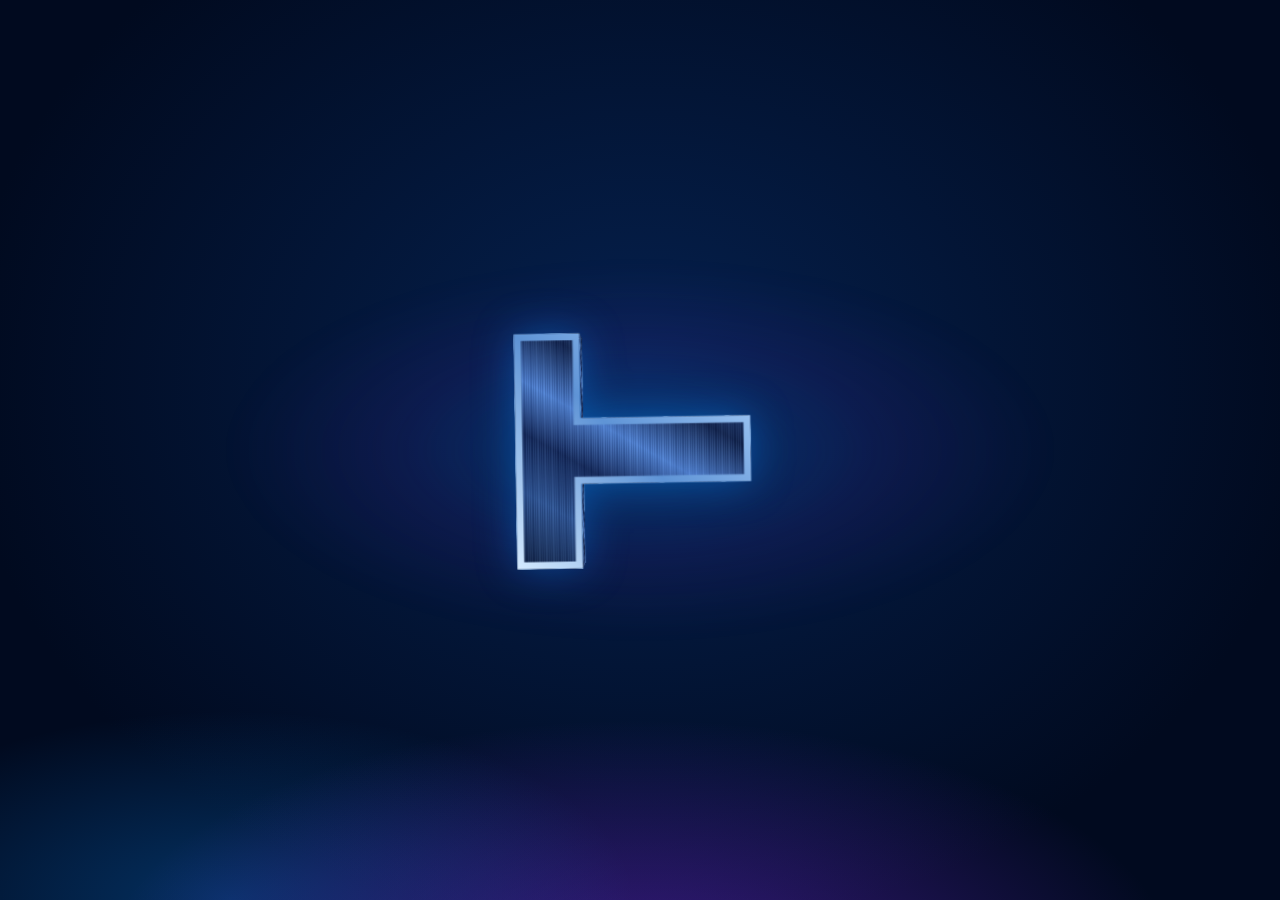
==== commit c6df3ea8: "Add files via upload" ====
--- a/index.html
+++ b/index.html
@@ -4,6 +4,7 @@
 <meta charset="utf-8">
 <meta name="viewport" content="width=device-width, initial-scale=1">
 <title>NTS · Nai Tnuocca Secivres</title>
+<link rel="shortcut icon" href="favicon%20icon/Log%C3%B3tipo%20circular%20NAI%20azul-ciano.png">
 <style>
   :root {
     --bg-center: #05214f;
